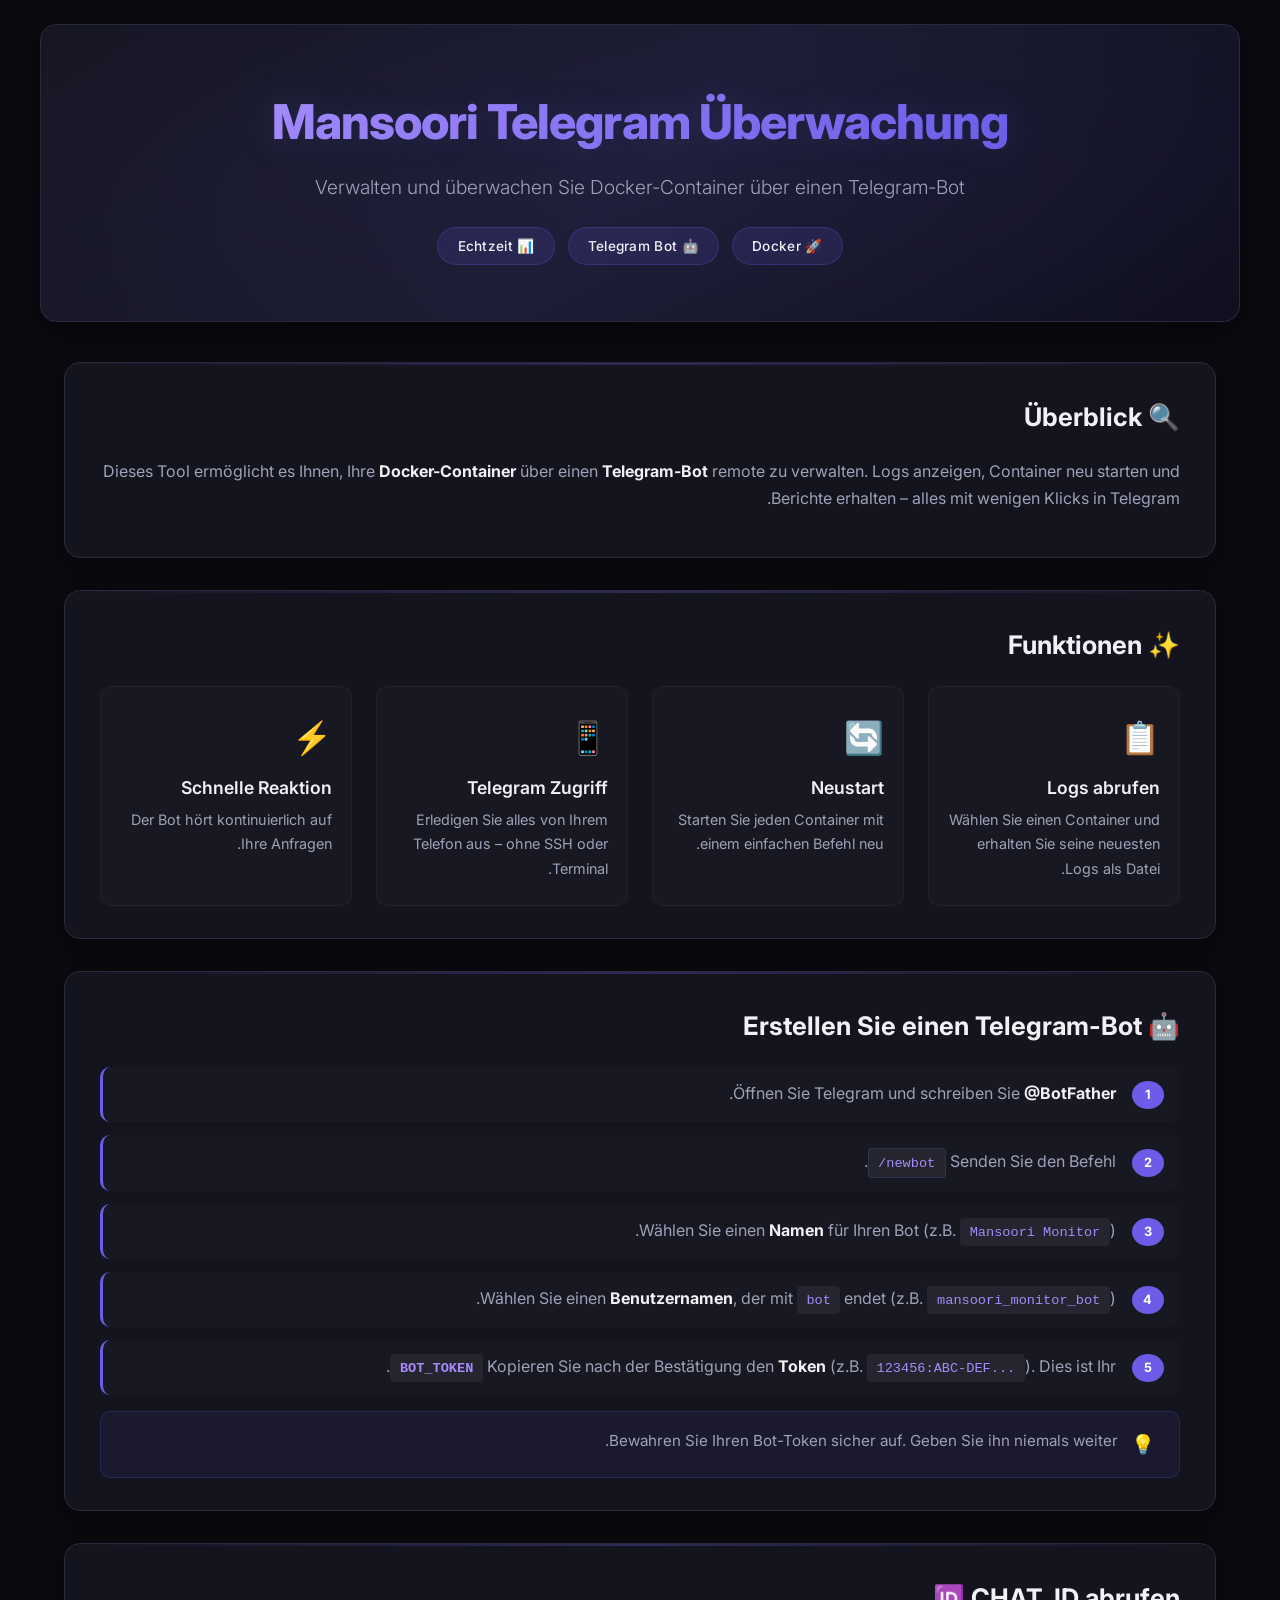
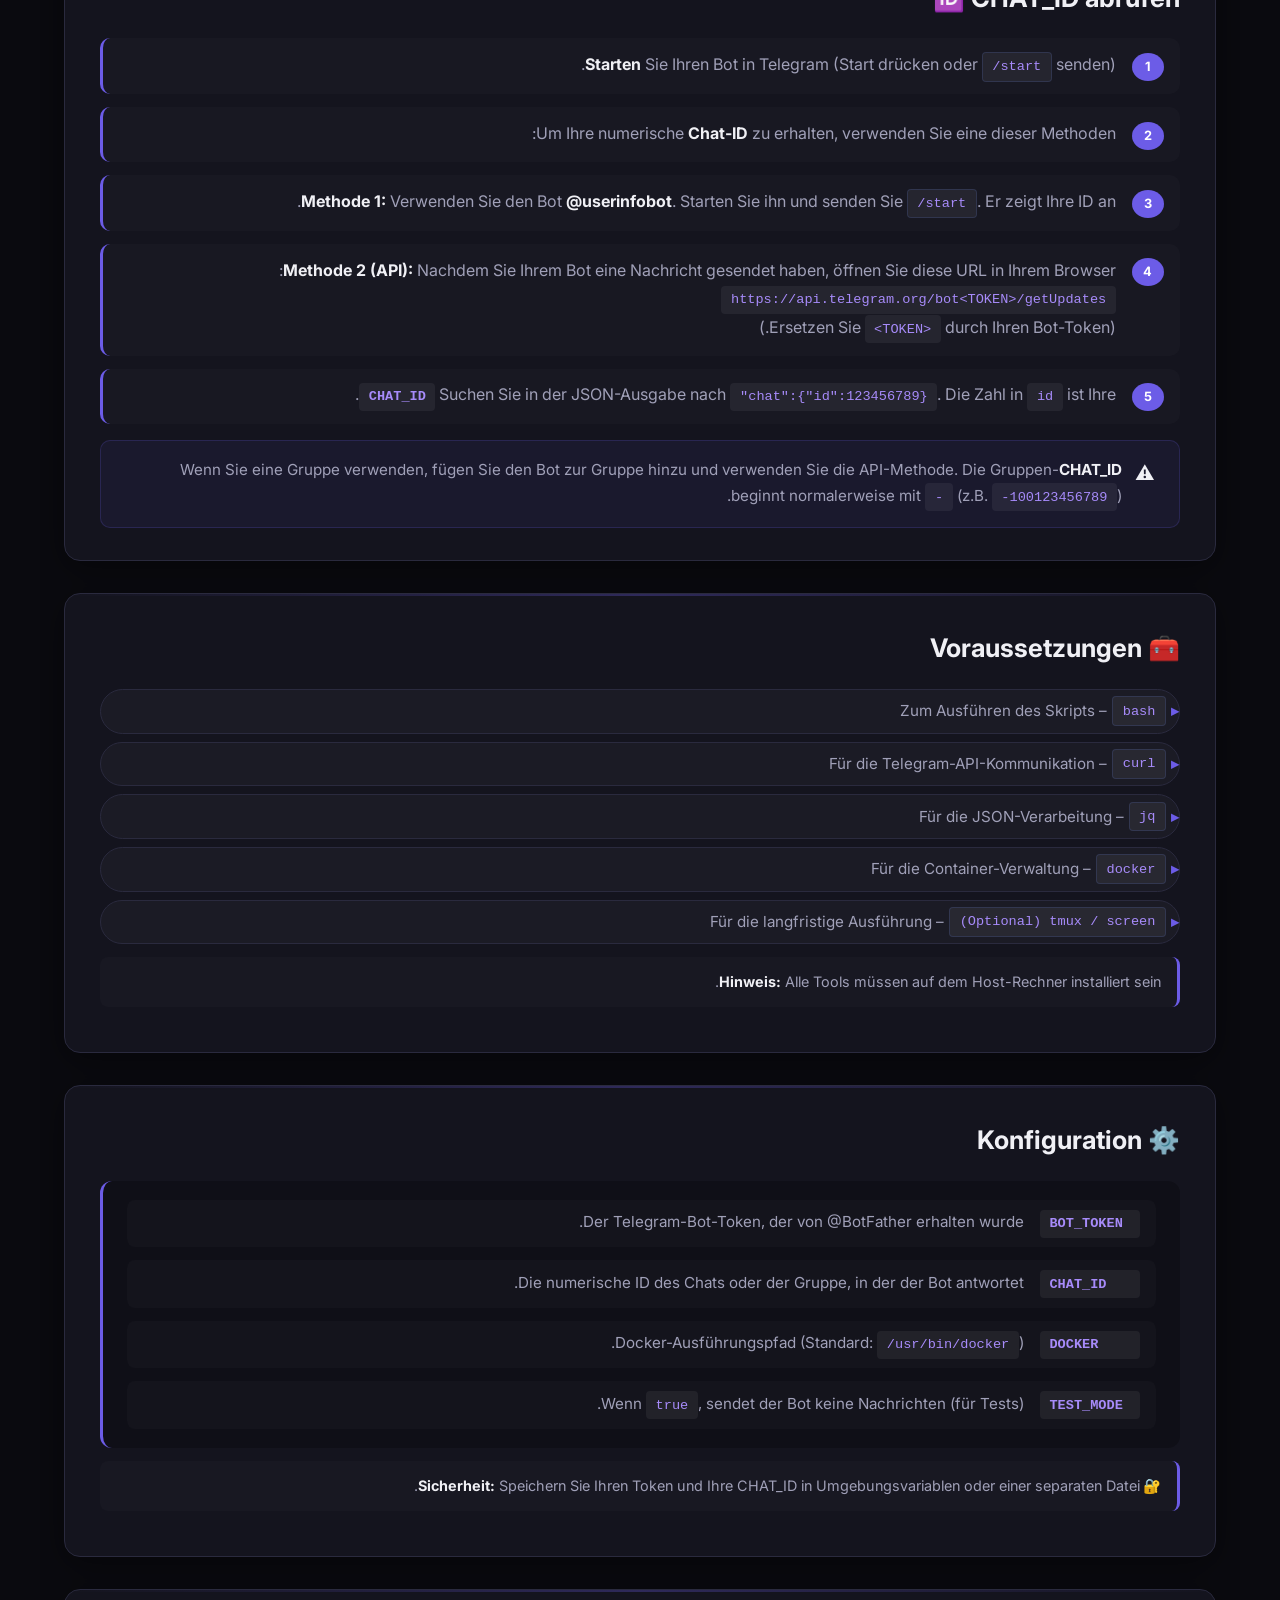
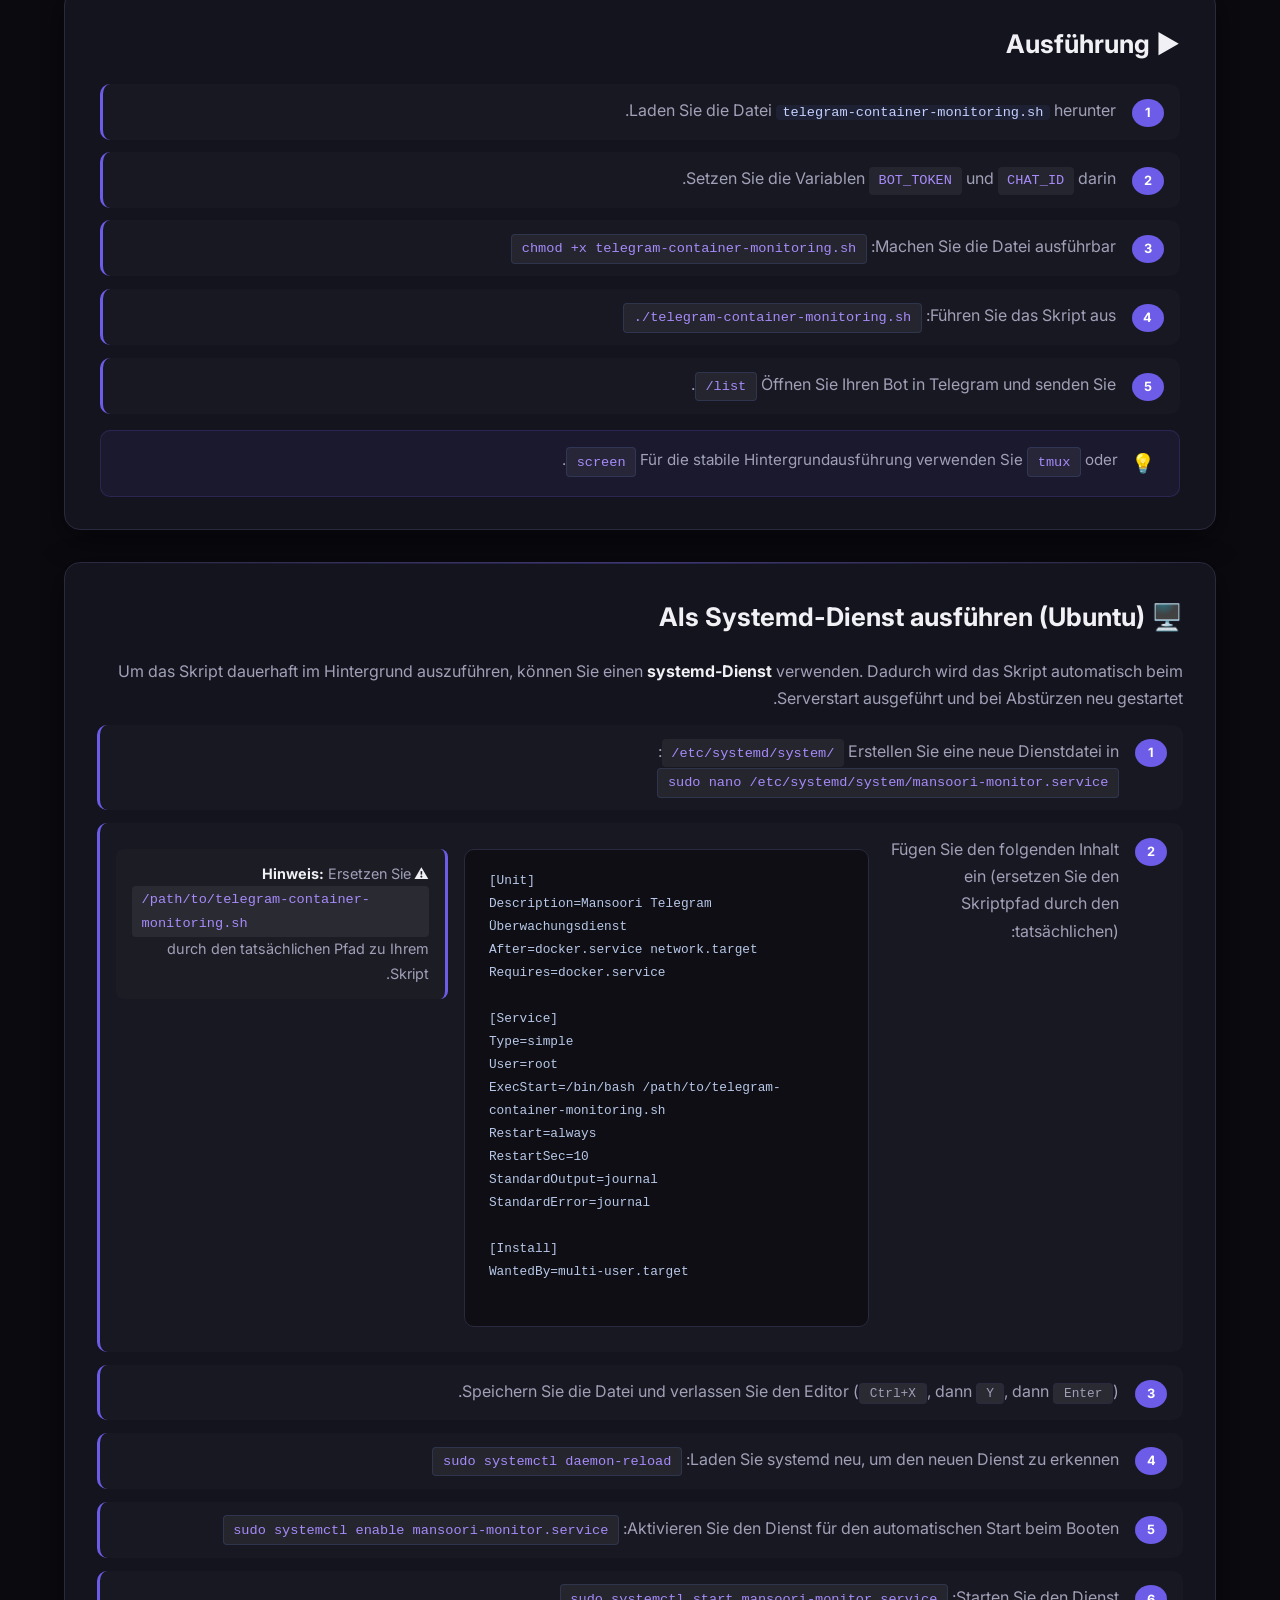
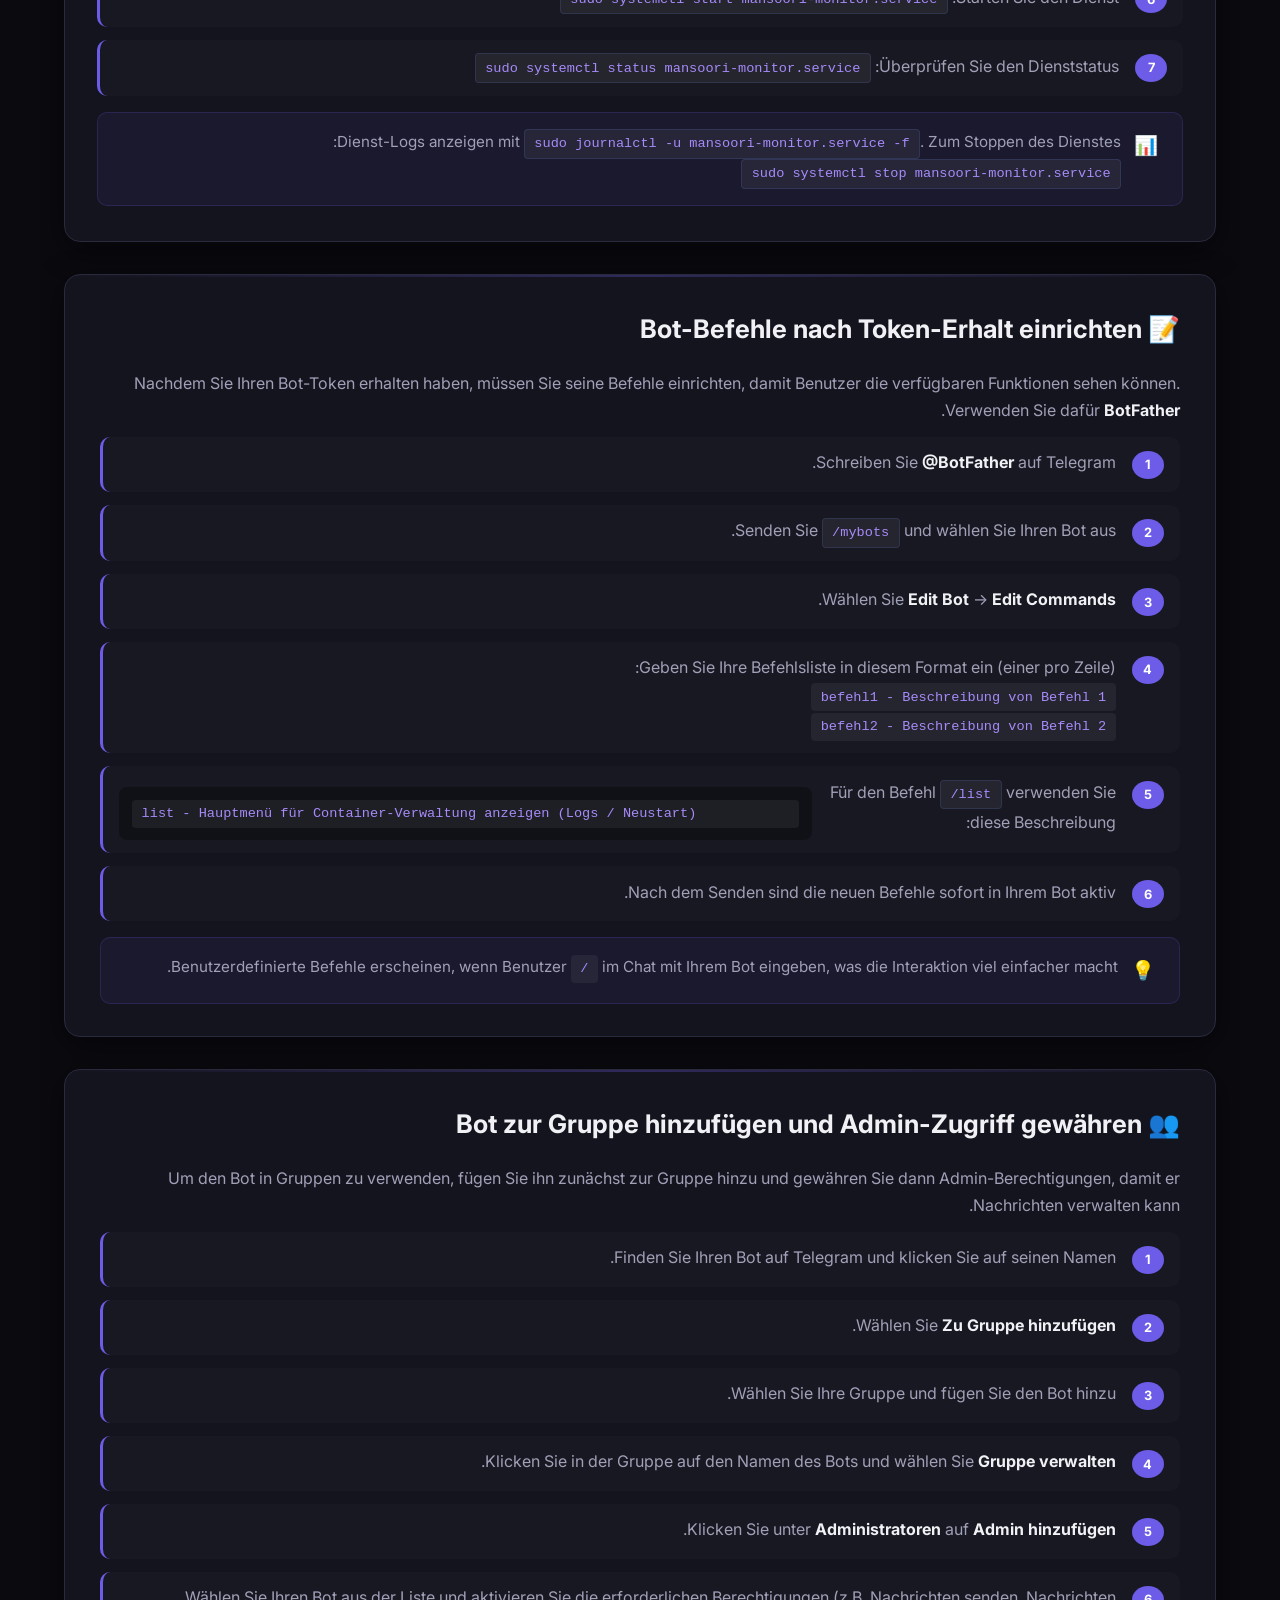
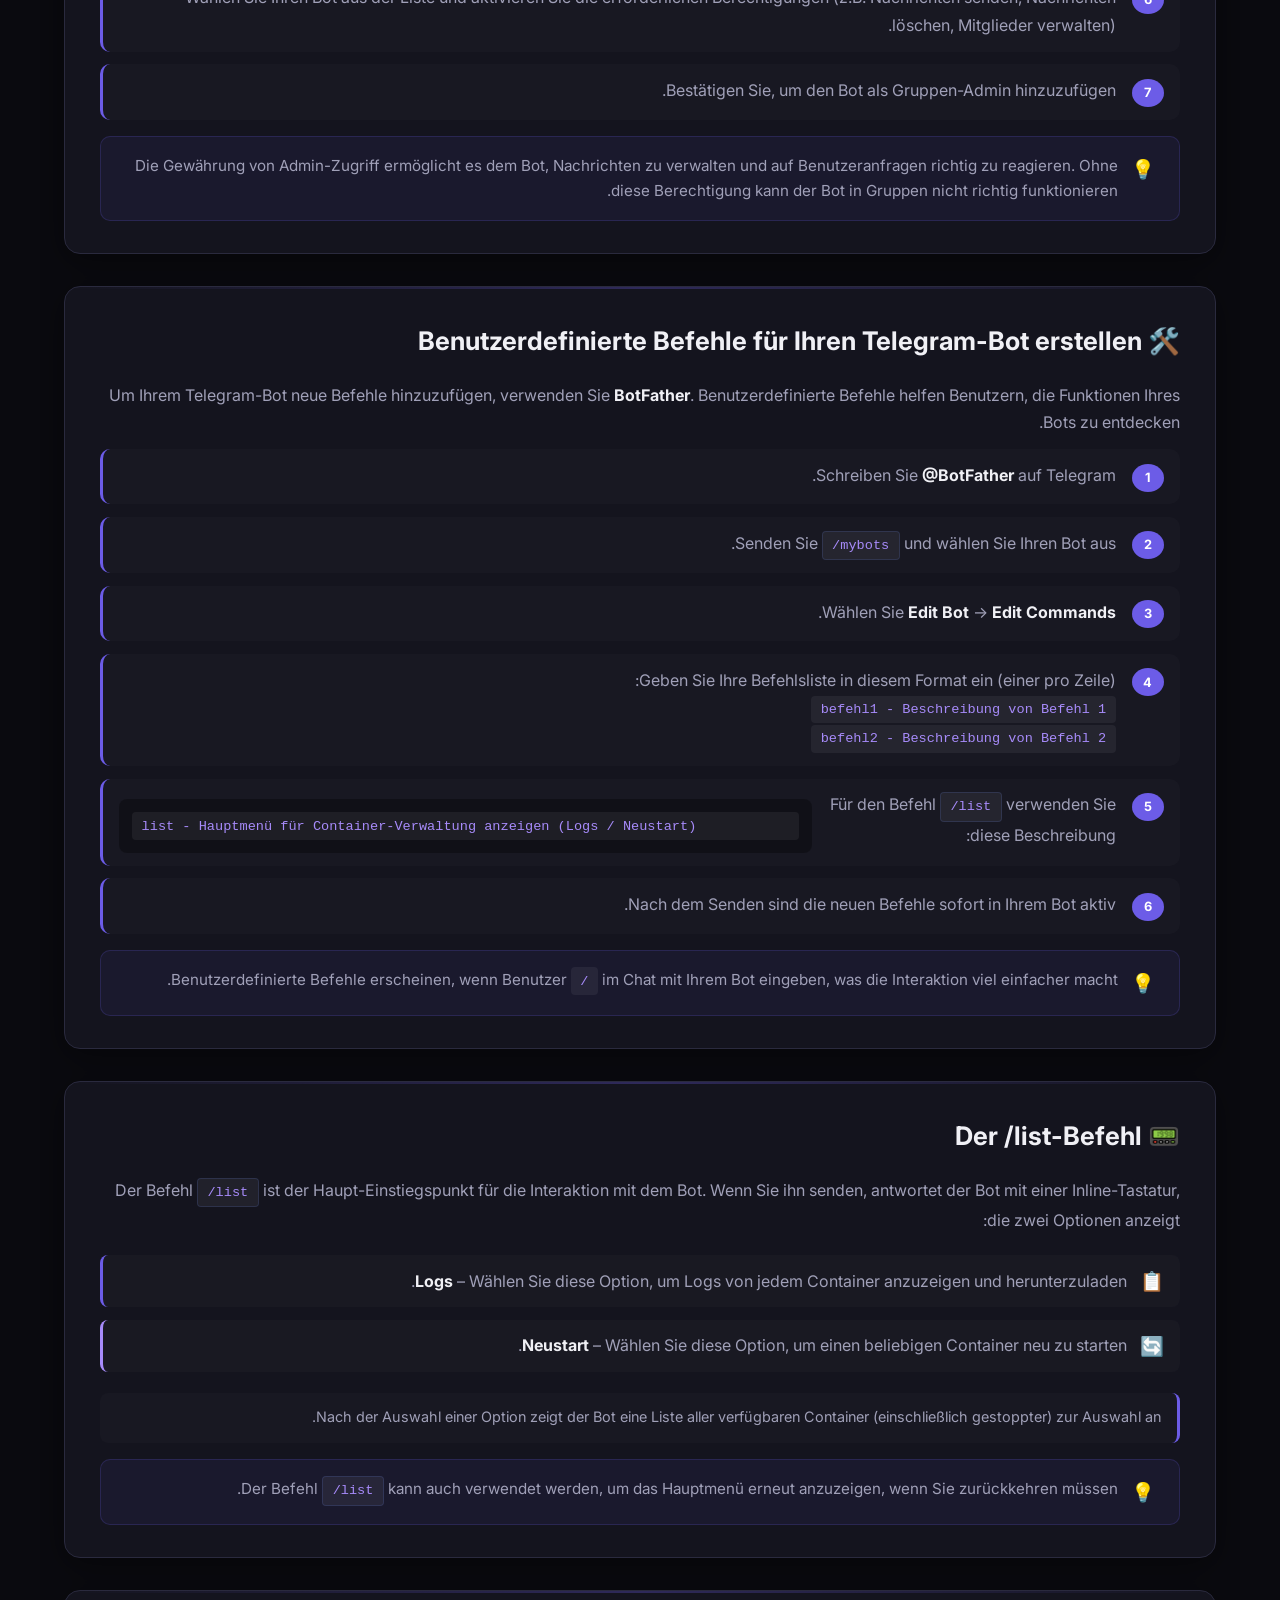
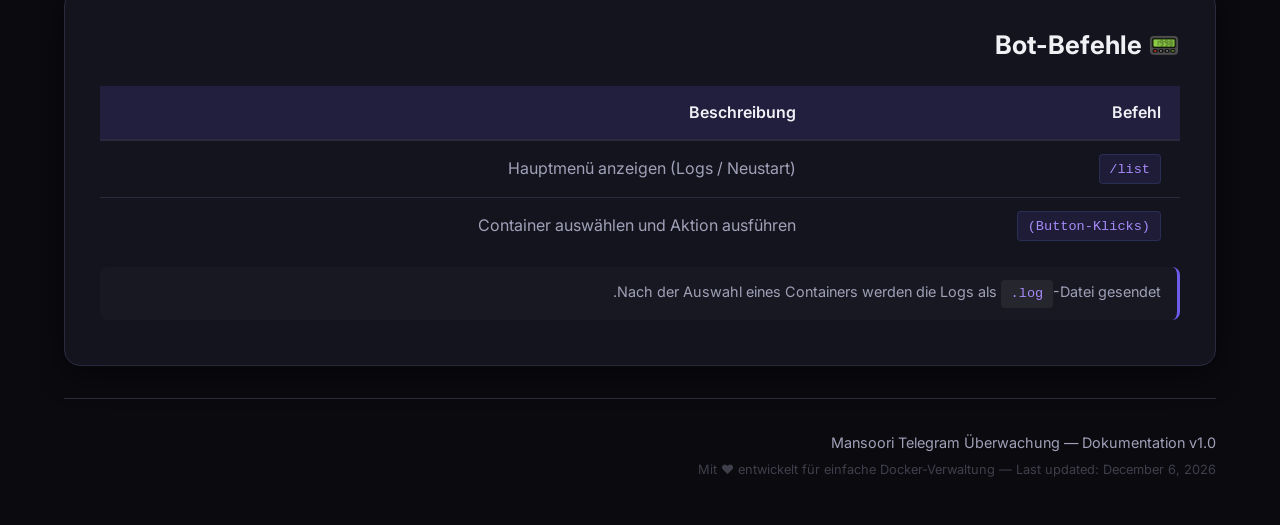
==== de.html @ bf2f6542 "Create de.html" ====
<!DOCTYPE html>
<html lang="de">
<head>
    <meta charset="UTF-8" />
    <meta name="viewport" content="width=device-width, initial-scale=1.0" />
    <title>Mansoori Telegram Überwachung</title>
    <link rel="stylesheet" href="css/styles.css" />
    <link href="https://fonts.googleapis.com/css2?family=Inter:wght@300;400;500;600;700;800&display=swap" rel="stylesheet" />
    <style>
        * {
            margin: 0;
            padding: 0;
            box-sizing: border-box;
        }

        :root {
            --bg-primary: #0a0a0f;
            --bg-card: #14141e;
            --bg-card-hover: #1a1a2e;
            --border-color: #2a2a3e;
            --text-primary: #f0f0f5;
            --text-secondary: #a0a0b8;
            --accent: #6c5ce7;
            --accent-hover: #7c6cf7;
            --radius: 16px;
            --shadow: 0 8px 32px rgba(0,0,0,0.4);
        }

        body {
            font-family: 'Inter', -apple-system, BlinkMacSystemFont, sans-serif;
            background: var(--bg-primary);
            color: var(--text-primary);
            line-height: 1.7;
            padding: 0;
            margin: 0;
            min-height: 100vh;
            direction: ltr;
            text-align: left;
        }

        .container {
            max-width: 1200px;
            margin: 0 auto;
            padding: 0 1.5rem 3rem;
        }

        .hero {
            background: linear-gradient(135deg, #14141e 0%, #1a1a2e 50%, #0d0d1a 100%);
            border: 1px solid var(--border-color);
            border-radius: var(--radius);
            padding: 3.5rem 2.5rem;
            margin: 1.5rem auto 2.5rem;
            max-width: 1200px;
            width: calc(100% - 3rem);
            box-shadow: var(--shadow);
            position: relative;
            overflow: hidden;
            text-align: center;
        }

        .hero-content {
            position: relative;
            z-index: 2;
        }

        .hero h1 {
            font-size: 3rem;
            font-weight: 800;
            background: linear-gradient(135deg, #a78bfa, #6c5ce7);
            -webkit-background-clip: text;
            -webkit-text-fill-color: transparent;
            background-clip: text;
            margin-bottom: 0.5rem;
            letter-spacing: -0.02em;
            text-align: center;
        }

        .hero .subtitle {
            font-size: 1.2rem;
            color: var(--text-secondary);
            margin-bottom: 1.5rem;
            text-align: center;
        }

        .hero-glow {
            position: absolute;
            top: -50%;
            left: -50%;
            width: 200%;
            height: 200%;
            background: radial-gradient(ellipse at center, rgba(108,92,231,0.08) 0%, transparent 70%);
            z-index: 1;
            pointer-events: none;
        }

        .badge-container {
            display: flex;
            gap: 0.8rem;
            flex-wrap: wrap;
            justify-content: center;
        }

        .badge {
            background: rgba(108,92,231,0.15);
            border: 1px solid rgba(108,92,231,0.25);
            padding: 0.4rem 1.2rem;
            border-radius: 50px;
            font-size: 0.85rem;
            font-weight: 500;
            color: var(--text-primary);
        }

        .card {
            background: var(--bg-card);
            border: 1px solid var(--border-color);
            border-radius: var(--radius);
            padding: 2rem 2.2rem;
            margin-bottom: 2rem;
            box-shadow: var(--shadow);
            transition: border-color 0.3s ease;
        }

        .card:hover {
            border-color: rgba(108,92,231,0.3);
        }

        .card h2 {
            font-size: 1.6rem;
            font-weight: 700;
            margin-bottom: 1.2rem;
            color: var(--text-primary);
            text-align: left;
        }

        .card p, .card li {
            color: var(--text-secondary);
            text-align: left;
        }

        .card strong {
            color: var(--text-primary);
        }

        .features-grid {
            display: grid;
            grid-template-columns: repeat(auto-fit, minmax(220px, 1fr));
            gap: 1.5rem;
            margin-top: 0.5rem;
        }

        .feature-item {
            background: rgba(255,255,255,0.02);
            padding: 1.5rem 1.2rem;
            border-radius: 12px;
            border: 1px solid rgba(255,255,255,0.04);
            transition: all 0.3s ease;
            text-align: left;
        }

        .feature-item:hover {
            background: var(--bg-card-hover);
            border-color: rgba(108,92,231,0.2);
            transform: translateY(-2px);
        }

        .feature-item .icon {
            font-size: 2rem;
            display: block;
            margin-bottom: 0.5rem;
        }

        .feature-item h3 {
            font-size: 1.1rem;
            font-weight: 600;
            margin-bottom: 0.3rem;
            color: var(--text-primary);
            text-align: left;
        }

        .feature-item p {
            font-size: 0.9rem;
            color: var(--text-secondary);
            text-align: left;
        }

        .step-list {
            display: flex;
            flex-direction: column;
            gap: 0.8rem;
        }

        .step {
            display: flex;
            align-items: flex-start;
            gap: 1rem;
            padding: 0.8rem 1rem;
            background: rgba(255,255,255,0.02);
            border-radius: 10px;
            border-left: 3px solid var(--accent);
        }

        .step-num {
            background: var(--accent);
            color: #fff;
            width: 28px;
            height: 28px;
            border-radius: 50%;
            display: flex;
            align-items: center;
            justify-content: center;
            font-size: 0.8rem;
            font-weight: 700;
            flex-shrink: 0;
            margin-top: 0.1rem;
        }

        .step p {
            margin: 0;
            color: var(--text-secondary);
            text-align: left;
        }

        .step strong {
            color: var(--text-primary);
        }

        .cmd, code, .var {
            background: rgba(255,255,255,0.06);
            padding: 0.15rem 0.6rem;
            border-radius: 4px;
            font-family: 'Monaco', 'Menlo', monospace;
            font-size: 0.85rem;
            color: #a78bfa;
            direction: ltr;
            text-align: left;
            display: inline-block;
        }

        pre {
            background: rgba(0,0,0,0.4);
            padding: 1.2rem 1.5rem;
            border-radius: 10px;
            overflow-x: auto;
            border: 1px solid var(--border-color);
            margin: 0.8rem 0;
            white-space: pre-wrap !important;
            word-wrap: break-word !important;
            overflow: visible !important;
            max-height: none !important;
            width: 100% !important;
            box-sizing: border-box !important;
        }

        pre code {
            background: transparent;
            padding: 0;
            color: #e0e0e5;
            font-size: 0.85rem;
            display: block;
            direction: ltr;
            text-align: left;
        }

        .tip-box {
            background: rgba(108,92,231,0.08);
            border: 1px solid rgba(108,92,231,0.2);
            border-radius: 10px;
            padding: 1rem 1.5rem;
            margin-top: 1rem;
            display: flex;
            align-items: flex-start;
            gap: 0.8rem;
        }

        .tip-icon {
            font-size: 1.2rem;
            flex-shrink: 0;
        }

        .tip-box p {
            margin: 0;
            color: var(--text-secondary);
            text-align: left;
        }

        .config-block {
            display: flex;
            flex-direction: column;
            gap: 0.8rem;
        }

        .config-item {
            display: flex;
            align-items: baseline;
            gap: 1rem;
            padding: 0.6rem 1rem;
            background: rgba(255,255,255,0.02);
            border-radius: 8px;
            flex-wrap: wrap;
        }

        .config-item .var {
            font-weight: 600;
            min-width: 100px;
        }

        .config-item .desc {
            color: var(--text-secondary);
            font-size: 0.95rem;
            text-align: left;
        }

        .commands-table {
            width: 100%;
            border-collapse: collapse;
            margin: 0.5rem 0;
        }

        .commands-table th {
            background: rgba(108,92,231,0.15);
            padding: 0.8rem 1.2rem;
            text-align: left;
            font-weight: 600;
            color: var(--text-primary);
            border-bottom: 2px solid var(--border-color);
        }

        .commands-table td {
            padding: 0.8rem 1.2rem;
            border-bottom: 1px solid var(--border-color);
            color: var(--text-secondary);
            text-align: left;
        }

        .commands-table tr:hover td {
            background: rgba(255,255,255,0.02);
        }

        .commands-table .cmd {
            background: rgba(108,92,231,0.12);
        }

        .prereq-list {
            list-style: none;
            padding: 0;
            display: flex;
            flex-direction: column;
            gap: 0.5rem;
        }

        .prereq-list li {
            padding: 0.4rem 0;
            color: var(--text-secondary);
            text-align: left;
        }

        .note {
            font-size: 0.9rem;
            color: var(--text-secondary);
            padding: 0.8rem 1rem;
            background: rgba(255,255,255,0.02);
            border-radius: 8px;
            margin-top: 0.8rem;
            text-align: left;
        }

        .file {
            background: rgba(255,255,255,0.06);
            padding: 0.15rem 0.5rem;
            border-radius: 4px;
            font-family: monospace;
            font-size: 0.85rem;
            color: #7dd3fc;
        }

        .footer {
            text-align: center;
            padding: 2rem 0 1rem;
            border-top: 1px solid var(--border-color);
            margin-top: 1rem;
        }

        .footer p {
            color: var(--text-secondary);
            font-size: 0.9rem;
            text-align: center;
        }

        .footer .small {
            font-size: 0.8rem;
            color: rgba(160,160,184,0.6);
        }

        kbd {
            background: rgba(255,255,255,0.08);
            padding: 0.15rem 0.6rem;
            border-radius: 4px;
            font-size: 0.8rem;
            border: 1px solid var(--border-color);
            color: var(--text-secondary);
        }

        .service-section {
            width: 100% !important;
            max-width: 100% !important;
            margin: 0 auto 2rem auto !important;
            padding: 0 !important;
            border-radius: 0 !important;
            box-shadow: none !important;
            background: transparent !important;
            border: none !important;
            overflow: visible !important;
        }

        .service-section .service-inner {
            background: var(--bg-card);
            border: 1px solid var(--border-color);
            border-radius: var(--radius);
            padding: 2rem 2rem 2.2rem;
            box-shadow: var(--shadow);
            width: 100%;
            overflow: visible !important;
        }

        .service-section pre {
            white-space: pre-wrap !important;
            word-wrap: break-word !important;
            overflow: visible !important;
            max-height: none !important;
            width: 100% !important;
            box-sizing: border-box !important;
        }

        ul, ol {
            padding-left: 1.5rem;
            padding-right: 0;
        }

        ul li, ol li {
            text-align: left;
        }

        @media (max-width: 768px) {
            .hero {
                padding: 2rem 1.2rem;
                width: calc(100% - 1.5rem);
            }
            .hero h1 {
                font-size: 2rem;
            }
            .card {
                padding: 1.5rem 1.2rem;
            }
            .features-grid {
                grid-template-columns: 1fr 1fr;
            }
            .config-item {
                flex-direction: column;
                gap: 0.2rem;
            }
            .service-section .service-inner {
                padding: 1.4rem 1.2rem;
            }
        }

        @media (max-width: 480px) {
            .features-grid {
                grid-template-columns: 1fr;
            }
            .hero h1 {
                font-size: 1.6rem;
            }
            .step {
                flex-direction: column;
                gap: 0.3rem;
            }
            .service-section .service-inner {
                padding: 1rem 0.8rem;
            }
        }
    </style>
</head>
<body>

    <header class="hero">
        <div class="hero-content">
            <h1>Mansoori Telegram Überwachung</h1>
            <p class="subtitle">Verwalten und überwachen Sie Docker-Container über einen Telegram-Bot</p>
            <div class="badge-container">
                <span class="badge">🚀 Docker</span>
                <span class="badge">🤖 Telegram Bot</span>
                <span class="badge">📊 Echtzeit</span>
            </div>
        </div>
        <div class="hero-glow"></div>
    </header>

    <main class="container">

        <section class="card">
            <h2>🔍 Überblick</h2>
            <p>
                Dieses Tool ermöglicht es Ihnen, Ihre <strong>Docker-Container</strong> über einen 
                <strong>Telegram-Bot</strong> remote zu verwalten. Logs anzeigen, Container neu starten 
                und Berichte erhalten – alles mit wenigen Klicks in Telegram.
            </p>
        </section>

        <section class="card">
            <h2>✨ Funktionen</h2>
            <div class="features-grid">
                <div class="feature-item">
                    <span class="icon">📋</span>
                    <h3>Logs abrufen</h3>
                    <p>Wählen Sie einen Container und erhalten Sie seine neuesten Logs als Datei.</p>
                </div>
                <div class="feature-item">
                    <span class="icon">🔄</span>
                    <h3>Neustart</h3>
                    <p>Starten Sie jeden Container mit einem einfachen Befehl neu.</p>
                </div>
                <div class="feature-item">
                    <span class="icon">📱</span>
                    <h3>Telegram Zugriff</h3>
                    <p>Erledigen Sie alles von Ihrem Telefon aus – ohne SSH oder Terminal.</p>
                </div>
                <div class="feature-item">
                    <span class="icon">⚡</span>
                    <h3>Schnelle Reaktion</h3>
                    <p>Der Bot hört kontinuierlich auf Ihre Anfragen.</p>
                </div>
            </div>
        </section>

        <section class="card">
            <h2>🤖 Erstellen Sie einen Telegram-Bot</h2>
            <div class="step-list">
                <div class="step">
                    <span class="step-num">1</span>
                    <p>Öffnen Sie Telegram und schreiben Sie <strong>@BotFather</strong>.</p>
                </div>
                <div class="step">
                    <span class="step-num">2</span>
                    <p>Senden Sie den Befehl <span class="cmd">/newbot</span>.</p>
                </div>
                <div class="step">
                    <span class="step-num">3</span>
                    <p>Wählen Sie einen <strong>Namen</strong> für Ihren Bot (z.B. <code>Mansoori Monitor</code>).</p>
                </div>
                <div class="step">
                    <span class="step-num">4</span>
                    <p>Wählen Sie einen <strong>Benutzernamen</strong>, der mit <code>bot</code> endet (z.B. <code>mansoori_monitor_bot</code>).</p>
                </div>
                <div class="step">
                    <span class="step-num">5</span>
                    <p>Kopieren Sie nach der Bestätigung den <strong>Token</strong> (z.B. <code>123456:ABC-DEF...</code>). Dies ist Ihr <span class="var">BOT_TOKEN</span>.</p>
                </div>
            </div>
            <div class="tip-box">
                <span class="tip-icon">💡</span>
                <p>Bewahren Sie Ihren Bot-Token sicher auf. Geben Sie ihn niemals weiter.</p>
            </div>
        </section>

        <section class="card">
            <h2>🆔 CHAT_ID abrufen</h2>
            <div class="step-list">
                <div class="step">
                    <span class="step-num">1</span>
                    <p><strong>Starten</strong> Sie Ihren Bot in Telegram (Start drücken oder <span class="cmd">/start</span> senden).</p>
                </div>
                <div class="step">
                    <span class="step-num">2</span>
                    <p>Um Ihre numerische <strong>Chat-ID</strong> zu erhalten, verwenden Sie eine dieser Methoden:</p>
                </div>
                <div class="step">
                    <span class="step-num">3</span>
                    <p>
                        <strong>Methode 1:</strong> Verwenden Sie den Bot <strong>@userinfobot</strong>. 
                        Starten Sie ihn und senden Sie <span class="cmd">/start</span>. Er zeigt Ihre ID an.
                    </p>
                </div>
                <div class="step">
                    <span class="step-num">4</span>
                    <p>
                        <strong>Methode 2 (API):</strong> Nachdem Sie Ihrem Bot eine Nachricht gesendet haben, öffnen Sie diese URL in Ihrem Browser:
                        <br />
                        <code>https://api.telegram.org/bot&lt;TOKEN&gt;/getUpdates</code>
                        <br />
                        (Ersetzen Sie <code>&lt;TOKEN&gt;</code> durch Ihren Bot-Token.)
                    </p>
                </div>
                <div class="step">
                    <span class="step-num">5</span>
                    <p>Suchen Sie in der JSON-Ausgabe nach <code>"chat":{"id":123456789}</code>. Die Zahl in <code>id</code> ist Ihre <span class="var">CHAT_ID</span>.</p>
                </div>
            </div>
            <div class="tip-box">
                <span class="tip-icon">⚠️</span>
                <p>
                    Wenn Sie eine Gruppe verwenden, fügen Sie den Bot zur Gruppe hinzu und verwenden Sie die API-Methode. 
                    Die Gruppen-<strong>CHAT_ID</strong> beginnt normalerweise mit <code>-</code> (z.B. <code>-100123456789</code>).
                </p>
            </div>
        </section>

        <section class="card">
            <h2>🧰 Voraussetzungen</h2>
            <ul class="prereq-list">
                <li><span class="cmd">bash</span> – Zum Ausführen des Skripts</li>
                <li><span class="cmd">curl</span> – Für die Telegram-API-Kommunikation</li>
                <li><span class="cmd">jq</span> – Für die JSON-Verarbeitung</li>
                <li><span class="cmd">docker</span> – Für die Container-Verwaltung</li>
                <li><span class="cmd">(Optional) tmux / screen</span> – Für die langfristige Ausführung</li>
            </ul>
            <p class="note">
                <strong>Hinweis:</strong> Alle Tools müssen auf dem Host-Rechner installiert sein.
            </p>
        </section>

        <section class="card">
            <h2>⚙️ Konfiguration</h2>
            <div class="config-block">
                <div class="config-item">
                    <span class="var">BOT_TOKEN</span>
                    <span class="desc">Der Telegram-Bot-Token, der von @BotFather erhalten wurde.</span>
                </div>
                <div class="config-item">
                    <span class="var">CHAT_ID</span>
                    <span class="desc">Die numerische ID des Chats oder der Gruppe, in der der Bot antwortet.</span>
                </div>
                <div class="config-item">
                    <span class="var">DOCKER</span>
                    <span class="desc">Docker-Ausführungspfad (Standard: <code>/usr/bin/docker</code>).</span>
                </div>
                <div class="config-item">
                    <span class="var">TEST_MODE</span>
                    <span class="desc">Wenn <code>true</code>, sendet der Bot keine Nachrichten (für Tests).</span>
                </div>
            </div>
            <p class="note">
                <strong>🔐 Sicherheit:</strong> Speichern Sie Ihren Token und Ihre CHAT_ID in Umgebungsvariablen oder einer separaten Datei.
            </p>
        </section>

        <section class="card">
            <h2>▶️ Ausführung</h2>
            <div class="step-list">
                <div class="step">
                    <span class="step-num">1</span>
                    <p>Laden Sie die Datei <span class="file">telegram-container-monitoring.sh</span> herunter.</p>
                </div>
                <div class="step">
                    <span class="step-num">2</span>
                    <p>Setzen Sie die Variablen <code>BOT_TOKEN</code> und <code>CHAT_ID</code> darin.</p>
                </div>
                <div class="step">
                    <span class="step-num">3</span>
                    <p>Machen Sie die Datei ausführbar: <span class="cmd">chmod +x telegram-container-monitoring.sh</span></p>
                </div>
                <div class="step">
                    <span class="step-num">4</span>
                    <p>Führen Sie das Skript aus: <span class="cmd">./telegram-container-monitoring.sh</span></p>
                </div>
                <div class="step">
                    <span class="step-num">5</span>
                    <p>Öffnen Sie Ihren Bot in Telegram und senden Sie <span class="cmd">/list</span>.</p>
                </div>
            </div>
            <div class="tip-box">
                <span class="tip-icon">💡</span>
                <p>Für die stabile Hintergrundausführung verwenden Sie <span class="cmd">tmux</span> oder <span class="cmd">screen</span>.</p>
            </div>
        </section>

        <section class="card service-section">
            <div class="service-inner">
                <h2>🖥️ Als Systemd-Dienst ausführen (Ubuntu)</h2>
                <p style="color:var(--text-secondary); margin-bottom:0.8rem;">
                    Um das Skript dauerhaft im Hintergrund auszuführen, können Sie einen <strong>systemd-Dienst</strong> verwenden. 
                    Dadurch wird das Skript automatisch beim Serverstart ausgeführt und bei Abstürzen neu gestartet.
                </p>
                <div class="step-list">
                    <div class="step">
                        <span class="step-num">1</span>
                        <p>
                            Erstellen Sie eine neue Dienstdatei in <code>/etc/systemd/system/</code>:
                            <br />
                            <span class="cmd">sudo nano /etc/systemd/system/mansoori-monitor.service</span>
                        </p>
                    </div>
                    <div class="step">
                        <span class="step-num">2</span>
                        <p>
                            Fügen Sie den folgenden Inhalt ein (ersetzen Sie den Skriptpfad durch den tatsächlichen):
                        </p>
                        <pre>
[Unit]
Description=Mansoori Telegram Überwachungsdienst
After=docker.service network.target
Requires=docker.service

[Service]
Type=simple
User=root
ExecStart=/bin/bash /path/to/telegram-container-monitoring.sh
Restart=always
RestartSec=10
StandardOutput=journal
StandardError=journal

[Install]
WantedBy=multi-user.target
                        </pre>
                        <p class="note" style="margin-top:0.8rem;">
                            <strong>⚠️ Hinweis:</strong> Ersetzen Sie <code>/path/to/telegram-container-monitoring.sh</code> durch den tatsächlichen Pfad zu Ihrem Skript.
                        </p>
                    </div>
                    <div class="step">
                        <span class="step-num">3</span>
                        <p>Speichern Sie die Datei und verlassen Sie den Editor (<kbd>Ctrl+X</kbd>, dann <kbd>Y</kbd>, dann <kbd>Enter</kbd>).</p>
                    </div>
                    <div class="step">
                        <span class="step-num">4</span>
                        <p>Laden Sie systemd neu, um den neuen Dienst zu erkennen: <span class="cmd">sudo systemctl daemon-reload</span></p>
                    </div>
                    <div class="step">
                        <span class="step-num">5</span>
                        <p>Aktivieren Sie den Dienst für den automatischen Start beim Booten: <span class="cmd">sudo systemctl enable mansoori-monitor.service</span></p>
                    </div>
                    <div class="step">
                        <span class="step-num">6</span>
                        <p>Starten Sie den Dienst: <span class="cmd">sudo systemctl start mansoori-monitor.service</span></p>
                    </div>
                    <div class="step">
                        <span class="step-num">7</span>
                        <p>Überprüfen Sie den Dienststatus: <span class="cmd">sudo systemctl status mansoori-monitor.service</span></p>
                    </div>
                </div>
                <div class="tip-box">
                    <span class="tip-icon">📊</span>
                    <p>
                        Dienst-Logs anzeigen mit <span class="cmd">sudo journalctl -u mansoori-monitor.service -f</span>.
                        Zum Stoppen des Dienstes: <span class="cmd">sudo systemctl stop mansoori-monitor.service</span>
                    </p>
                </div>
            </div>
        </section>

        <section class="card">
            <h2>📝 Bot-Befehle nach Token-Erhalt einrichten</h2>
            <p>
                Nachdem Sie Ihren Bot-Token erhalten haben, müssen Sie seine Befehle einrichten, damit Benutzer die verfügbaren Funktionen sehen können. 
                Verwenden Sie dafür <strong>BotFather</strong>.
            </p>
            <div class="step-list">
                <div class="step">
                    <span class="step-num">1</span>
                    <p>Schreiben Sie <strong>@BotFather</strong> auf Telegram.</p>
                </div>
                <div class="step">
                    <span class="step-num">2</span>
                    <p>Senden Sie <span class="cmd">/mybots</span> und wählen Sie Ihren Bot aus.</p>
                </div>
                <div class="step">
                    <span class="step-num">3</span>
                    <p>Wählen Sie <strong>Edit Bot</strong> → <strong>Edit Commands</strong>.</p>
                </div>
                <div class="step">
                    <span class="step-num">4</span>
                    <p>
                        Geben Sie Ihre Befehlsliste in diesem Format ein (einer pro Zeile):
                        <br />
                        <code>befehl1 - Beschreibung von Befehl 1</code>
                        <br />
                        <code>befehl2 - Beschreibung von Befehl 2</code>
                    </p>
                </div>
                <div class="step">
                    <span class="step-num">5</span>
                    <p>Für den Befehl <span class="cmd">/list</span> verwenden Sie diese Beschreibung:</p>
                    <div style="background:rgba(0,0,0,0.3); padding:0.8rem; border-radius:8px; margin-top:0.5rem; width:100%;">
                        <code style="display:block; direction:ltr; text-align:left;">list - Hauptmenü für Container-Verwaltung anzeigen (Logs / Neustart)</code>
                    </div>
                </div>
                <div class="step">
                    <span class="step-num">6</span>
                    <p>Nach dem Senden sind die neuen Befehle sofort in Ihrem Bot aktiv.</p>
                </div>
            </div>
            <div class="tip-box">
                <span class="tip-icon">💡</span>
                <p>
                    Benutzerdefinierte Befehle erscheinen, wenn Benutzer <code>/</code> im Chat mit Ihrem Bot eingeben, 
                    was die Interaktion viel einfacher macht.
                </p>
            </div>
        </section>

        <section class="card">
            <h2>👥 Bot zur Gruppe hinzufügen und Admin-Zugriff gewähren</h2>
            <p>
                Um den Bot in Gruppen zu verwenden, fügen Sie ihn zunächst zur Gruppe hinzu und gewähren Sie dann Admin-Berechtigungen, damit er Nachrichten verwalten kann.
            </p>
            <div class="step-list">
                <div class="step">
                    <span class="step-num">1</span>
                    <p>Finden Sie Ihren Bot auf Telegram und klicken Sie auf seinen Namen.</p>
                </div>
                <div class="step">
                    <span class="step-num">2</span>
                    <p>Wählen Sie <strong>Zu Gruppe hinzufügen</strong>.</p>
                </div>
                <div class="step">
                    <span class="step-num">3</span>
                    <p>Wählen Sie Ihre Gruppe und fügen Sie den Bot hinzu.</p>
                </div>
                <div class="step">
                    <span class="step-num">4</span>
                    <p>Klicken Sie in der Gruppe auf den Namen des Bots und wählen Sie <strong>Gruppe verwalten</strong>.</p>
                </div>
                <div class="step">
                    <span class="step-num">5</span>
                    <p>Klicken Sie unter <strong>Administratoren</strong> auf <strong>Admin hinzufügen</strong>.</p>
                </div>
                <div class="step">
                    <span class="step-num">6</span>
                    <p>Wählen Sie Ihren Bot aus der Liste und aktivieren Sie die erforderlichen Berechtigungen (z.B. Nachrichten senden, Nachrichten löschen, Mitglieder verwalten).</p>
                </div>
                <div class="step">
                    <span class="step-num">7</span>
                    <p>Bestätigen Sie, um den Bot als Gruppen-Admin hinzuzufügen.</p>
                </div>
            </div>
            <div class="tip-box">
                <span class="tip-icon">💡</span>
                <p>
                    Die Gewährung von Admin-Zugriff ermöglicht es dem Bot, Nachrichten zu verwalten und auf Benutzeranfragen richtig zu reagieren.
                    Ohne diese Berechtigung kann der Bot in Gruppen nicht richtig funktionieren.
                </p>
            </div>
        </section>

        <section class="card">
            <h2>🛠️ Benutzerdefinierte Befehle für Ihren Telegram-Bot erstellen</h2>
            <p>
                Um Ihrem Telegram-Bot neue Befehle hinzuzufügen, verwenden Sie <strong>BotFather</strong>. 
                Benutzerdefinierte Befehle helfen Benutzern, die Funktionen Ihres Bots zu entdecken.
            </p>
            <div class="step-list">
                <div class="step">
                    <span class="step-num">1</span>
                    <p>Schreiben Sie <strong>@BotFather</strong> auf Telegram.</p>
                </div>
                <div class="step">
                    <span class="step-num">2</span>
                    <p>Senden Sie <span class="cmd">/mybots</span> und wählen Sie Ihren Bot aus.</p>
                </div>
                <div class="step">
                    <span class="step-num">3</span>
                    <p>Wählen Sie <strong>Edit Bot</strong> → <strong>Edit Commands</strong>.</p>
                </div>
                <div class="step">
                    <span class="step-num">4</span>
                    <p>
                        Geben Sie Ihre Befehlsliste in diesem Format ein (einer pro Zeile):
                        <br />
                        <code>befehl1 - Beschreibung von Befehl 1</code>
                        <br />
                        <code>befehl2 - Beschreibung von Befehl 2</code>
                    </p>
                </div>
                <div class="step">
                    <span class="step-num">5</span>
                    <p>Für den Befehl <span class="cmd">/list</span> verwenden Sie diese Beschreibung:</p>
                    <div style="background:rgba(0,0,0,0.3); padding:0.8rem; border-radius:8px; margin-top:0.5rem; width:100%;">
                        <code style="display:block; direction:ltr; text-align:left;">list - Hauptmenü für Container-Verwaltung anzeigen (Logs / Neustart)</code>
                    </div>
                </div>
                <div class="step">
                    <span class="step-num">6</span>
                    <p>Nach dem Senden sind die neuen Befehle sofort in Ihrem Bot aktiv.</p>
                </div>
            </div>
            <div class="tip-box">
                <span class="tip-icon">💡</span>
                <p>
                    Benutzerdefinierte Befehle erscheinen, wenn Benutzer <code>/</code> im Chat mit Ihrem Bot eingeben, 
                    was die Interaktion viel einfacher macht.
                </p>
            </div>
        </section>

        <section class="card">
            <h2>📟 Der /list-Befehl</h2>
            <p>
                Der Befehl <span class="cmd">/list</span> ist der Haupt-Einstiegspunkt für die Interaktion mit dem Bot. 
                Wenn Sie ihn senden, antwortet der Bot mit einer Inline-Tastatur, die zwei Optionen anzeigt:
            </p>
            <ul style="list-style:none; padding:0.5rem 0; display:flex; flex-direction:column; gap:0.8rem;">
                <li style="display:flex; align-items:center; gap:0.8rem; background:rgba(255,255,255,0.02); padding:0.6rem 1rem; border-radius:8px; border-left:3px solid var(--accent);">
                    <span style="font-size:1.2rem;">📋</span>
                    <span><strong>Logs</strong> – Wählen Sie diese Option, um Logs von jedem Container anzuzeigen und herunterzuladen.</span>
                </li>
                <li style="display:flex; align-items:center; gap:0.8rem; background:rgba(255,255,255,0.02); padding:0.6rem 1rem; border-radius:8px; border-left:3px solid #a78bfa;">
                    <span style="font-size:1.2rem;">🔄</span>
                    <span><strong>Neustart</strong> – Wählen Sie diese Option, um einen beliebigen Container neu zu starten.</span>
                </li>
            </ul>
            <p class="note">
                Nach der Auswahl einer Option zeigt der Bot eine Liste aller verfügbaren Container (einschließlich gestoppter) zur Auswahl an.
            </p>
            <div class="tip-box" style="margin-top:1rem;">
                <span class="tip-icon">💡</span>
                <p>
                    Der Befehl <span class="cmd">/list</span> kann auch verwendet werden, um das Hauptmenü erneut anzuzeigen, wenn Sie zurückkehren müssen.
                </p>
            </div>
        </section>

        <section class="card">
            <h2>📟 Bot-Befehle</h2>
            <table class="commands-table">
                <thead>
                    <tr><th>Befehl</th><th>Beschreibung</th></tr>
                </thead>
                <tbody>
                    <tr><td><span class="cmd">/list</span></td><td>Hauptmenü anzeigen (Logs / Neustart)</td></tr>
                    <tr><td><span class="cmd">(Button-Klicks)</span></td><td>Container auswählen und Aktion ausführen</td></tr>
                </tbody>
            </table>
            <p class="note">
                Nach der Auswahl eines Containers werden die Logs als <code>.log</code>-Datei gesendet.
            </p>
        </section>

        <footer class="footer">
            <p>Mansoori Telegram Überwachung &mdash; Dokumentation v1.0</p>
            <p class="small">Mit ❤️ entwickelt für einfache Docker-Verwaltung</p>
        </footer>

    </main>

    <script src="js/script.js"></script>
</body>
</html>
---- css/styles.css ----
/* ===== RESET & BASE ===== */
*,
*::before,
*::after {
    margin: 0;
    padding: 0;
    box-sizing: border-box;
}

:root {
    --bg-primary: #0b0d15;
    --bg-card: #131722;
    --bg-card-hover: #1a1f2e;
    --text-primary: #e8edf5;
    --text-secondary: #94a3b8;
    --accent: #6c8cff;
    --accent-glow: rgba(108, 140, 255, 0.15);
    --border-color: #2a2f42;
    --shadow-color: rgba(0, 0, 0, 0.6);
    --radius: 16px;
    --transition: 0.3s cubic-bezier(0.25, 0.46, 0.45, 0.94);
    --perspective: 1200px;
}

html {
    scroll-behavior: smooth;
    overflow-x: hidden;
}

body {
    font-family: 'Vazir', 'Segoe UI', Tahoma, sans-serif;
    background: var(--bg-primary);
    color: var(--text-primary);
    line-height: 1.7;
    min-height: 100vh;
    padding: 0;
    margin: 0;
    display: flex;
    flex-direction: column;
    align-items: center;
    background-image:
        radial-gradient(ellipse at 20% 20%, rgba(108, 140, 255, 0.04) 0%, transparent 60%),
        radial-gradient(ellipse at 80% 80%, rgba(108, 140, 255, 0.03) 0%, transparent 60%);
    background-attachment: fixed;
    perspective: var(--perspective);
    overflow-x: hidden;
    width: 100%;
}

/* ===== SCROLLBAR ===== */
::-webkit-scrollbar {
    width: 8px;
    height: 8px;
}
::-webkit-scrollbar-track {
    background: var(--bg-primary);
}
::-webkit-scrollbar-thumb {
    background: var(--border-color);
    border-radius: 20px;
}
::-webkit-scrollbar-thumb:hover {
    background: var(--accent);
}

/* ===== CONTAINER ===== */
.container {
    max-width: 1200px;
    width: 100%;
    margin: 0 auto;
    padding: 0 1.5rem;
    overflow-x: hidden;
}

/* ===== LANGUAGE TOGGLE BUTTON - HIDDEN ===== */
.lang-toggle-container {
    display: none;
}

.lang-toggle {
    display: none;
}

/* ===== HERO - وسط‌چین با حاشیه و افکت بهبود یافته ===== */
.hero {
    position: relative;
    background: var(--bg-card);
    border-radius: var(--radius);
    padding: 3rem 2rem 2.8rem;
    margin: 1.5rem auto;
    text-align: center;
    border: 1px solid var(--border-color);
    overflow: hidden;
    box-shadow: 0 8px 30px rgba(0, 0, 0, 0.3);
    transform-style: preserve-3d;
    transition: transform 0.4s ease, box-shadow 0.4s ease;
    width: calc(100% - 3rem);
    max-width: 1200px;
    display: flex;
    justify-content: center;
    align-items: center;
}

.hero:hover {
    transform: rotateX(1deg) rotateY(1deg) scale(1.005);
    box-shadow: 0 15px 40px rgba(108, 140, 255, 0.12), 0 8px 30px rgba(0, 0, 0, 0.4);
    border-color: rgba(108, 140, 255, 0.2);
}

.hero-glow {
    position: absolute;
    top: -50%;
    left: -50%;
    width: 200%;
    height: 200%;
    background: radial-gradient(ellipse at 50% 50%, rgba(108, 140, 255, 0.06), transparent 60%);
    pointer-events: none;
    z-index: 0;
    transition: background 0.5s ease;
    animation: heroGlowFloat 8s ease-in-out infinite;
}

@keyframes heroGlowFloat {
    0%, 100% { transform: translate(0, 0) scale(1); opacity: 0.8; }
    33% { transform: translate(5%, -5%) scale(1.05); opacity: 1; }
    66% { transform: translate(-5%, 5%) scale(0.95); opacity: 0.7; }
}

.hero-content {
    position: relative;
    z-index: 1;
    max-width: 1200px;
    margin: 0 auto;
    padding: 0 1.5rem;
    width: 100%;
    display: flex;
    flex-direction: column;
    align-items: center;
    justify-content: center;
}

.hero h1 {
    font-size: clamp(2.4rem, 7vw, 4.5rem);
    font-weight: 900;
    letter-spacing: 1px;
    background: linear-gradient(135deg, #ffffff 0%, #a0b8ff 100%);
    -webkit-background-clip: text;
    -webkit-text-fill-color: transparent;
    background-clip: text;
    text-shadow: 0 0 40px rgba(108, 140, 255, 0.2);
    margin-bottom: 0.4rem;
    transform: translateZ(30px);
    text-align: center;
}

.subtitle {
    font-size: clamp(1rem, 2.2vw, 1.4rem);
    color: var(--text-secondary);
    margin-bottom: 1.8rem;
    font-weight: 300;
    transform: translateZ(20px);
    text-align: center;
}

.badge-container {
    display: flex;
    flex-wrap: wrap;
    justify-content: center;
    gap: 0.8rem;
    transform: translateZ(10px);
}

.badge {
    background: rgba(108, 140, 255, 0.12);
    border: 1px solid rgba(108, 140, 255, 0.2);
    padding: 0.4rem 1.2rem;
    border-radius: 50px;
    font-size: 0.85rem;
    color: var(--text-primary);
    letter-spacing: 0.3px;
    backdrop-filter: blur(4px);
    transition: var(--transition);
    cursor: pointer;
    transform-style: preserve-3d;
}

.badge:hover {
    background: rgba(108, 140, 255, 0.2);
    border-color: var(--accent);
    transform: translateY(-4px) scale(1.05) rotateX(5deg);
    box-shadow: 0 6px 20px rgba(108, 140, 255, 0.15);
}

/* ===== CARDS - 3D TILT & GLOW ===== */
.card {
    background: var(--bg-card);
    border: 1px solid var(--border-color);
    border-radius: var(--radius);
    padding: 2rem 2rem 2.2rem;
    margin-bottom: 2.2rem;
    transition: var(--transition);
    box-shadow: 0 8px 30px rgba(0, 0, 0, 0.3);
    position: relative;
    overflow: hidden;
    transform-style: preserve-3d;
    transform: perspective(var(--perspective)) rotateX(0deg) rotateY(0deg);
    cursor: default;
    max-width: 100%;
    width: 100%;
}

.card::before {
    content: '';
    position: absolute;
    top: -50%;
    left: -50%;
    width: 200%;
    height: 200%;
    background: radial-gradient(circle at var(--mouse-x, 50%) var(--mouse-y, 50%), 
                rgba(108, 140, 255, 0.03) 0%, 
                transparent 60%);
    opacity: 0;
    transition: opacity 0.3s ease;
    pointer-events: none;
    z-index: 0;
}

.card:hover::before {
    opacity: 1;
}

.card::after {
    content: '';
    position: absolute;
    top: 0;
    left: 0;
    width: 100%;
    height: 2px;
    background: linear-gradient(90deg, transparent, var(--accent), transparent);
    opacity: 0.3;
    transition: var(--transition);
}

.card:hover {
    border-color: rgba(108, 140, 255, 0.3);
    transform: perspective(var(--perspective)) 
               rotateX(calc(var(--tilt-x, 0deg) * 0.5)) 
               rotateY(calc(var(--tilt-y, 0deg) * 0.5)) 
               translateY(-6px) scale(1.01);
    box-shadow: 0 20px 60px rgba(108, 140, 255, 0.12), 0 8px 30px rgba(0, 0, 0, 0.4);
}

.card:hover::after {
    opacity: 0.9;
    height: 3px;
    background: linear-gradient(90deg, transparent, var(--accent), #a78bfa, var(--accent), transparent);
    background-size: 200% 100%;
    animation: shimmerLine 2s ease-in-out infinite;
}

@keyframes shimmerLine {
    0% { background-position: -200% 0; }
    100% { background-position: 200% 0; }
}

.card h2 {
    font-size: 1.6rem;
    font-weight: 700;
    margin-bottom: 1.2rem;
    color: #fff;
    display: flex;
    align-items: center;
    gap: 0.6rem;
    transform: translateZ(20px);
    transition: transform 0.3s ease;
}

.card:hover h2 {
    transform: translateZ(35px) scale(1.02);
}

.card p {
    color: var(--text-secondary);
    margin-bottom: 0.8rem;
    transform: translateZ(10px);
    transition: transform 0.3s ease;
}

.card:hover p {
    transform: translateZ(20px);
}

/* ===== FULL WIDTH SYSTEMD SECTION ===== */
.card.full-width {
    width: 100%;
    max-width: 100%;
    margin-left: 0;
    margin-right: 0;
    padding-left: 0;
    padding-right: 0;
    border-radius: 0;
    box-shadow: none;
    background: transparent;
    border: none;
}

.card.full-width .full-width-inner {
    background: var(--bg-card);
    border: 1px solid var(--border-color);
    border-radius: var(--radius);
    padding: 2rem 2rem 2.2rem;
    box-shadow: 0 8px 30px rgba(0, 0, 0, 0.3);
    width: 100%;
}

/* ===== FEATURES GRID ===== */
.features-grid {
    display: grid;
    grid-template-columns: repeat(auto-fit, minmax(200px, 1fr));
    gap: 1.5rem;
    margin-top: 0.8rem;
}

.feature-item {
    background: rgba(255, 255, 255, 0.02);
    border-radius: 12px;
    padding: 1.4rem 1.2rem;
    text-align: center;
    border: 1px solid transparent;
    transition: var(--transition);
    transform-style: preserve-3d;
    transform: perspective(600px) rotateX(0deg) rotateY(0deg);
    position: relative;
    overflow: hidden;
}

.feature-item::before {
    content: '';
    position: absolute;
    inset: 0;
    background: radial-gradient(circle at var(--mouse-x, 50%) var(--mouse-y, 50%), 
                rgba(108, 140, 255, 0.06) 0%, 
                transparent 60%);
    opacity: 0;
    transition: opacity 0.3s ease;
    pointer-events: none;
}

.feature-item:hover::before {
    opacity: 1;
}

.feature-item:hover {
    border-color: var(--border-color);
    background: rgba(255, 255, 255, 0.04);
    transform: perspective(600px) 
               rotateX(calc(var(--tilt-x, 0deg) * 0.3)) 
               rotateY(calc(var(--tilt-y, 0deg) * 0.3)) 
               scale(1.04) translateY(-4px);
    box-shadow: 0 12px 40px rgba(108, 140, 255, 0.08);
}

.feature-item .icon {
    font-size: 2.2rem;
    display: block;
    margin-bottom: 0.4rem;
    transition: transform 0.3s ease;
}

.feature-item:hover .icon {
    transform: translateZ(30px) scale(1.1) rotateY(10deg);
}

.feature-item h3 {
    font-size: 1.1rem;
    font-weight: 600;
    color: #fff;
    margin-bottom: 0.3rem;
    transition: transform 0.3s ease;
}

.feature-item:hover h3 {
    transform: translateZ(20px);
}

.feature-item p {
    font-size: 0.9rem;
    color: var(--text-secondary);
    margin: 0;
    transition: transform 0.3s ease;
}

.feature-item:hover p {
    transform: translateZ(15px);
}

/* ===== PREREQUISITES ===== */
.prereq-list {
    list-style: none;
    display: flex;
    flex-wrap: wrap;
    gap: 0.8rem 1.2rem;
    padding: 0.5rem 0 0.2rem;
}

.prereq-list li {
    background: rgba(255, 255, 255, 0.03);
    border: 1px solid var(--border-color);
    border-radius: 30px;
    padding: 0.2rem 1.2rem 0.2rem 0.8rem;
    font-size: 0.95rem;
    display: inline-flex;
    align-items: center;
    gap: 0.3rem;
    transition: var(--transition);
    cursor: default;
}

.prereq-list li::before {
    content: '▸';
    color: var(--accent);
    font-weight: 700;
}

.prereq-list li:hover {
    transform: translateY(-2px) scale(1.03);
    border-color: var(--accent);
    box-shadow: 0 4px 15px rgba(108, 140, 255, 0.08);
}

.cmd {
    background: rgba(255, 255, 255, 0.06);
    padding: 0.1rem 0.6rem;
    border-radius: 6px;
    font-family: 'Courier New', monospace;
    font-size: 0.85rem;
    color: #a0b8ff;
    border: 1px solid rgba(108, 140, 255, 0.15);
}

/* ===== CONFIG BLOCK ===== */
.config-block {
    display: flex;
    flex-direction: column;
    gap: 0.8rem;
    background: rgba(0, 0, 0, 0.25);
    border-radius: 12px;
    padding: 1.2rem 1.5rem;
    border-left: 3px solid var(--accent);
}

.config-item {
    display: flex;
    flex-wrap: wrap;
    align-items: baseline;
    gap: 0.4rem 1rem;
    transition: var(--transition);
    padding: 0.2rem 0.4rem;
    border-radius: 8px;
}

.config-item:hover {
    background: rgba(108, 140, 255, 0.04);
    transform: translateX(4px);
}

.var {
    font-family: 'Courier New', monospace;
    font-weight: 700;
    color: #b8ccff;
    background: rgba(108, 140, 255, 0.1);
    padding: 0 0.6rem;
    border-radius: 4px;
    font-size: 0.9rem;
}

.desc {
    color: var(--text-secondary);
    font-size: 0.92rem;
}

.note {
    margin-top: 1rem;
    padding: 0.8rem 1.2rem;
    background: rgba(108, 140, 255, 0.06);
    border-radius: 10px;
    border-right: 3px solid var(--accent);
    color: var(--text-secondary);
    font-size: 0.92rem;
}

/* ===== STEPS ===== */
.step-list {
    display: flex;
    flex-direction: column;
    gap: 0.9rem;
}

.step {
    display: flex;
    align-items: flex-start;
    gap: 1rem;
    background: rgba(255, 255, 255, 0.01);
    padding: 0.8rem 1.2rem;
    border-radius: 10px;
    transition: var(--transition);
    cursor: default;
    transform-style: preserve-3d;
}

.step:hover {
    background: rgba(255, 255, 255, 0.03);
    transform: translateX(6px) scale(1.01);
    box-shadow: 0 4px 15px rgba(108, 140, 255, 0.04);
}

.step-num {
    display: inline-flex;
    align-items: center;
    justify-content: center;
    min-width: 32px;
    height: 32px;
    background: var(--accent);
    color: #fff;
    font-weight: 700;
    border-radius: 50%;
    font-size: 0.85rem;
    flex-shrink: 0;
    transition: var(--transition);
}

.step:hover .step-num {
    transform: scale(1.1) rotate(5deg);
    background: #7a9aff;
    box-shadow: 0 0 20px rgba(108, 140, 255, 0.3);
}

.step p {
    margin: 0;
    color: var(--text-secondary);
    transition: var(--transition);
}

.step:hover p {
    color: var(--text-primary);
}

.step .file {
    font-family: 'Courier New', monospace;
    color: #c4d0ff;
    background: rgba(108, 140, 255, 0.08);
    padding: 0 0.4rem;
    border-radius: 4px;
}

.tip-box {
    display: flex;
    align-items: center;
    gap: 0.8rem;
    margin-top: 1.2rem;
    background: rgba(108, 140, 255, 0.05);
    border: 1px dashed rgba(108, 140, 255, 0.2);
    border-radius: 12px;
    padding: 0.8rem 1.4rem;
    transition: var(--transition);
}

.tip-box:hover {
    background: rgba(108, 140, 255, 0.08);
    transform: scale(1.01);
    border-color: var(--accent);
}

.tip-icon {
    font-size: 1.6rem;
}

.tip-box p {
    margin: 0;
    color: var(--text-secondary);
    font-size: 0.95rem;
}

/* ===== TABLE ===== */
.commands-table {
    width: 100%;
    border-collapse: collapse;
    margin-top: 0.5rem;
}

.commands-table th {
    text-align: right;
    padding: 0.6rem 0.8rem;
    border-bottom: 2px solid var(--border-color);
    color: #b0c0e0;
    font-weight: 600;
}

.commands-table td {
    padding: 0.6rem 0.8rem;
    border-bottom: 1px solid var(--border-color);
    color: var(--text-secondary);
    transition: var(--transition);
}

.commands-table tr:hover td {
    background: rgba(108, 140, 255, 0.03);
    color: var(--text-primary);
}

.commands-table tr:last-child td {
    border-bottom: none;
}

/* ===== CODE BLOCKS & PRE - بدون اسکرول افقی ===== */
pre {
    background: rgba(0, 0, 0, 0.4);
    padding: 1rem;
    border-radius: 8px;
    border: 1px solid var(--border-color);
    overflow-x: auto;
    overflow-y: auto;
    max-height: 500px;
    white-space: pre-wrap;
    word-wrap: break-word;
    word-break: break-word;
    font-family: 'Courier New', monospace;
    font-size: 0.8rem;
    color: #b8c8e8;
    line-height: 1.8;
    direction: ltr;
    text-align: left;
    width: 100%;
    box-sizing: border-box;
}

/* Fix for pre inside cards to prevent horizontal scroll issues */
.card pre {
    max-width: 100%;
}

/* For RTL pages, ensure pre stays LTR */
[dir="rtl"] pre {
    direction: ltr;
    text-align: left;
}

/* Wrapper for code blocks to ensure no overflow */
.code-wrapper {
    overflow: hidden;
    border-radius: 8px;
    margin: 0.5rem 0;
}

/* Inline code */
code {
    font-family: 'Courier New', monospace;
    background: rgba(255, 255, 255, 0.05);
    padding: 0.1rem 0.5rem;
    border-radius: 4px;
    color: #b8ccff;
    font-size: 0.85rem;
    word-break: break-word;
}

/* ===== FOOTER ===== */
.footer {
    margin-top: 3rem;
    padding: 2rem 0 0.5rem;
    text-align: center;
    border-top: 1px solid var(--border-color);
    color: var(--text-secondary);
    font-size: 0.95rem;
}

.footer .small {
    font-size: 0.8rem;
    opacity: 0.6;
    margin-top: 0.2rem;
}

/* ===== RESPONSIVE ===== */
@media (max-width: 768px) {
    body {
        padding: 0;
        overflow-x: hidden;
    }

    .container {
        padding: 0 1rem;
        overflow-x: hidden;
    }

    .hero {
        padding: 2.5rem 1rem 2rem;
        width: calc(100% - 2rem);
        margin: 1rem auto;
    }
    
    .hero:hover {
        transform: rotateX(1deg) rotateY(1deg) scale(1.005);
    }

    .hero-content {
        padding: 0 0.5rem;
    }

    .card {
        padding: 1.4rem 1.2rem;
        margin-bottom: 1.6rem;
    }
    
    .card:hover {
        transform: perspective(var(--perspective)) 
                   rotateX(calc(var(--tilt-x, 0deg) * 0.2)) 
                   rotateY(calc(var(--tilt-y, 0deg) * 0.2)) 
                   translateY(-4px) scale(1.005);
    }

    .card h2 {
        font-size: 1.3rem;
    }

    .card.full-width .full-width-inner {
        padding: 1.4rem 1.2rem;
    }

    .features-grid {
        grid-template-columns: 1fr 1fr;
        gap: 0.8rem;
    }

    .config-block {
        padding: 1rem;
    }

    .step {
        flex-wrap: wrap;
        gap: 0.4rem;
    }

    .prereq-list li {
        font-size: 0.85rem;
        padding: 0.1rem 0.8rem 0.1rem 0.5rem;
    }

    .commands-table th,
    .commands-table td {
        padding: 0.4rem 0.4rem;
        font-size: 0.85rem;
    }

    pre {
        font-size: 0.7rem;
        padding: 0.8rem;
        max-height: 350px;
        white-space: pre-wrap;
        word-wrap: break-word;
    }
}

@media (max-width: 480px) {
    .features-grid {
        grid-template-columns: 1fr;
    }

    .badge-container {
        gap: 0.4rem;
    }

    .badge {
        font-size: 0.7rem;
        padding: 0.2rem 0.8rem;
    }

    .config-item {
        flex-direction: column;
        align-items: flex-start;
        gap: 0.1rem;
    }

    .step {
        padding: 0.6rem 0.8rem;
    }
    
    .card:hover {
        transform: translateY(-3px) scale(1.005);
    }

    .card.full-width .full-width-inner {
        padding: 1rem 0.8rem;
    }

    pre {
        font-size: 0.65rem;
        padding: 0.6rem;
        max-height: 300px;
        white-space: pre-wrap;
        word-wrap: break-word;
    }

    .hero {
        padding: 2rem 1rem 1.5rem;
        width: calc(100% - 1.5rem);
        margin: 0.8rem auto;
    }
}

/* ===== ANIMATIONS (Enhanced) ===== */
.fade-up {
    opacity: 0;
    transform: translateY(30px);
    animation: fadeUp 0.7s ease forwards;
}

.fade-up:nth-child(1) {
    animation-delay: 0.05s;
}
.fade-up:nth-child(2) {
    animation-delay: 0.15s;
}
.fade-up:nth-child(3) {
    animation-delay: 0.25s;
}
.fade-up:nth-child(4) {
    animation-delay: 0.35s;
}
.fade-up:nth-child(5) {
    animation-delay: 0.45s;
}
.fade-up:nth-child(6) {
    animation-delay: 0.55s;
}
.fade-up:nth-child(7) {
    animation-delay: 0.65s;
}

@keyframes fadeUp {
    0% {
        opacity: 0;
        transform: translateY(30px) scale(0.95);
    }
    100% {
        opacity: 1;
        transform: translateY(0) scale(1);
    }
}

/* ===== GLOW TEXT EFFECT - غیرفعال برای هدر جدید ===== */
.hero h1::after {
    display: none;
}

/* ===== SELECTION ===== */
::selection {
    background: var(--accent);
    color: #fff;
}

/* ===== 3D SCROLL REVEAL (Additional) ===== */
.card,
.feature-item,
.step {
    transition: transform 0.3s ease, box-shadow 0.3s ease;
}

/* ===== اصلاحات راست‌چینی برای المان‌های جدول و بخش‌های مختلف ===== */
/* اطمینان از راست‌چینی کامل برای تمام المان‌های متنی */
body, .container, .card, .card p, .card h2, .step, .step p, .step-num,
.tip-box, .tip-box p, .note, .desc, .config-item, .config-block,
.feature-item, .feature-item h3, .feature-item p,
.prereq-list, .prereq-list li,
.commands-table th, .commands-table td,
.footer, .footer p, .footer .small {
    text-align: right !important;
    direction: rtl !important;
}

/* راست‌چین کردن لیست‌ها */
ul, ol {
    padding-right: 1.5rem;
    padding-left: 0;
    direction: rtl !important;
}

/* راست‌چین کردن جدول */
.commands-table {
    direction: rtl !important;
}

.commands-table th, .commands-table td {
    text-align: right !important;
    direction: rtl !important;
}

/* المان‌های خاص که باید چپ‌چین بمانند */
.cmd, code, pre, .var, .commands-table .cmd, .step .cmd, .tip-box .cmd {
    direction: ltr !important;
    text-align: left !important;
    unicode-bidi: embed;
}

/* اصلاح هدر - وسط‌چین */
.hero, .hero-content, .hero h1, .hero .subtitle {
    text-align: center !important;
    direction: rtl !important;
}

/* اصلاح بخش سرویس */
.service-section, .service-section .service-inner {
    direction: rtl !important;
    text-align: right !important;
}

.service-section pre {
    direction: ltr !important;
    text-align: left !important;
}

/* اصلاح فوتر */
.footer {
    text-align: center !important;
}
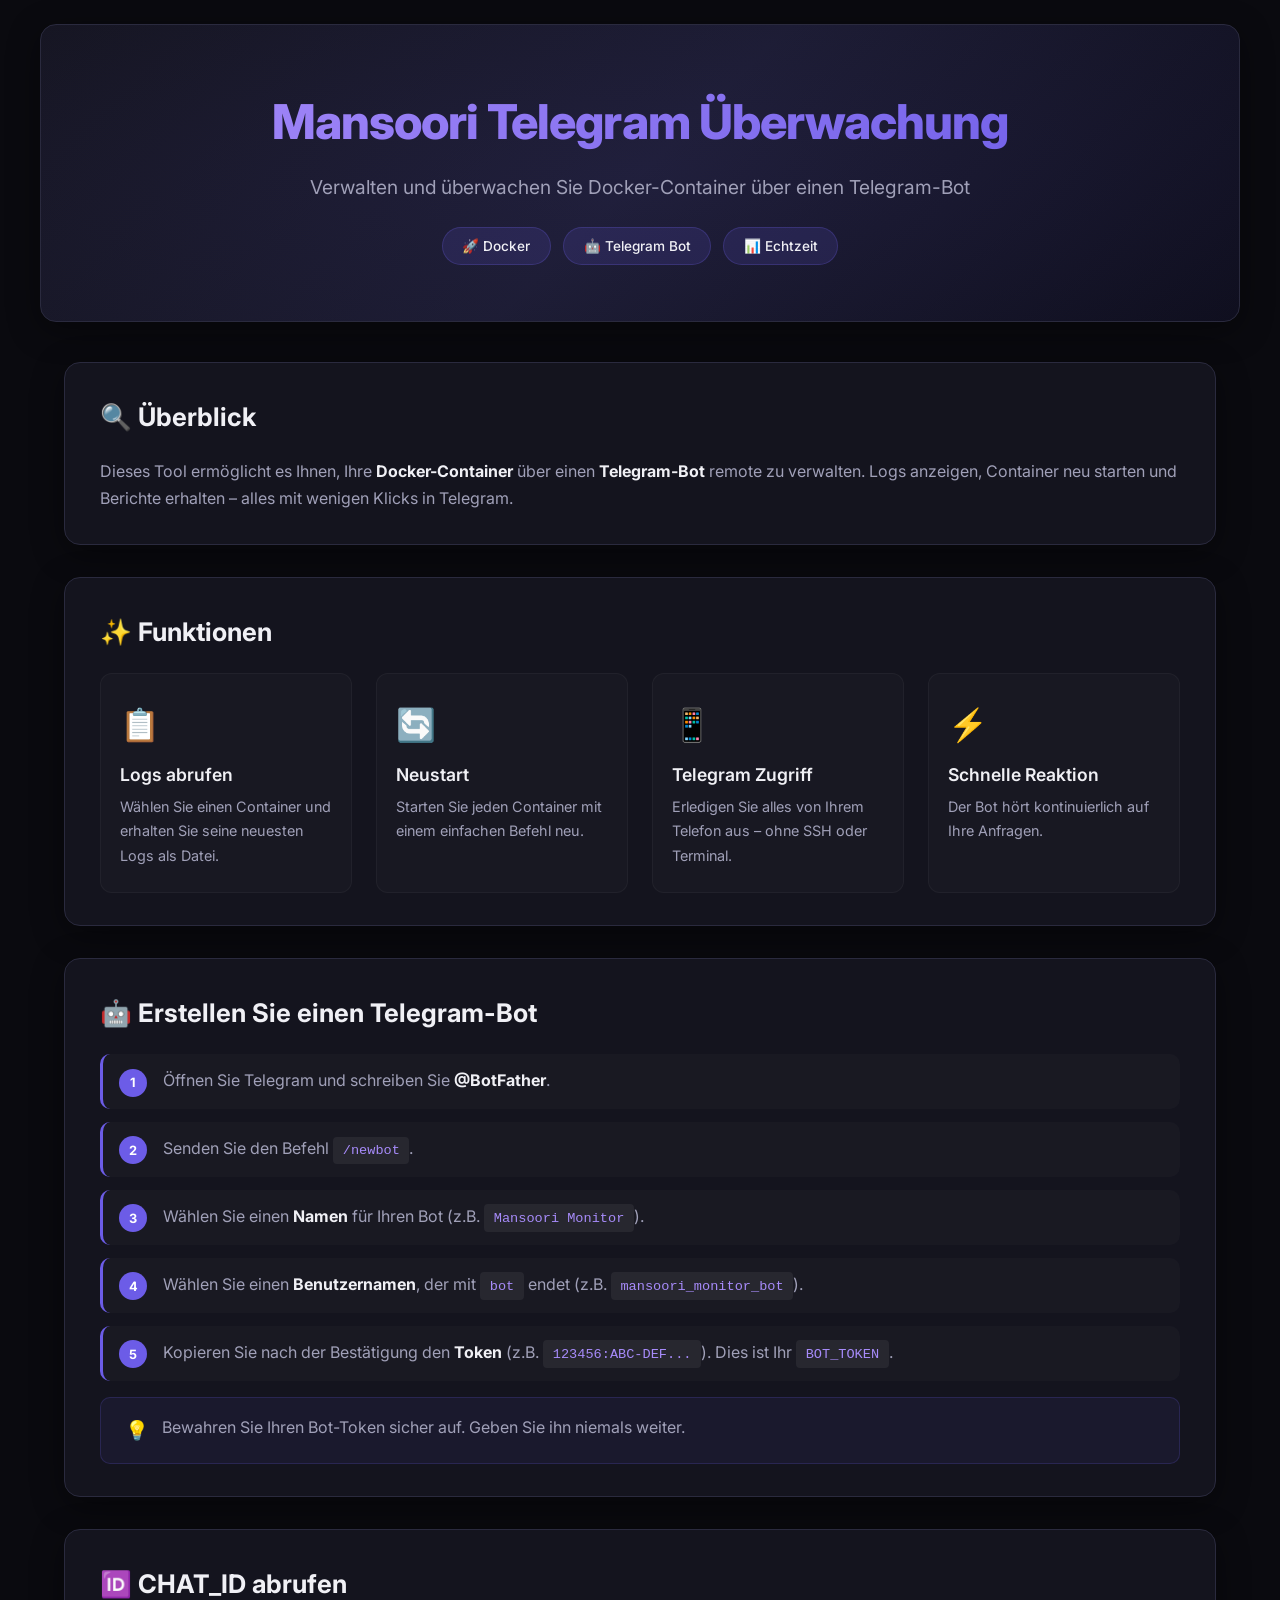
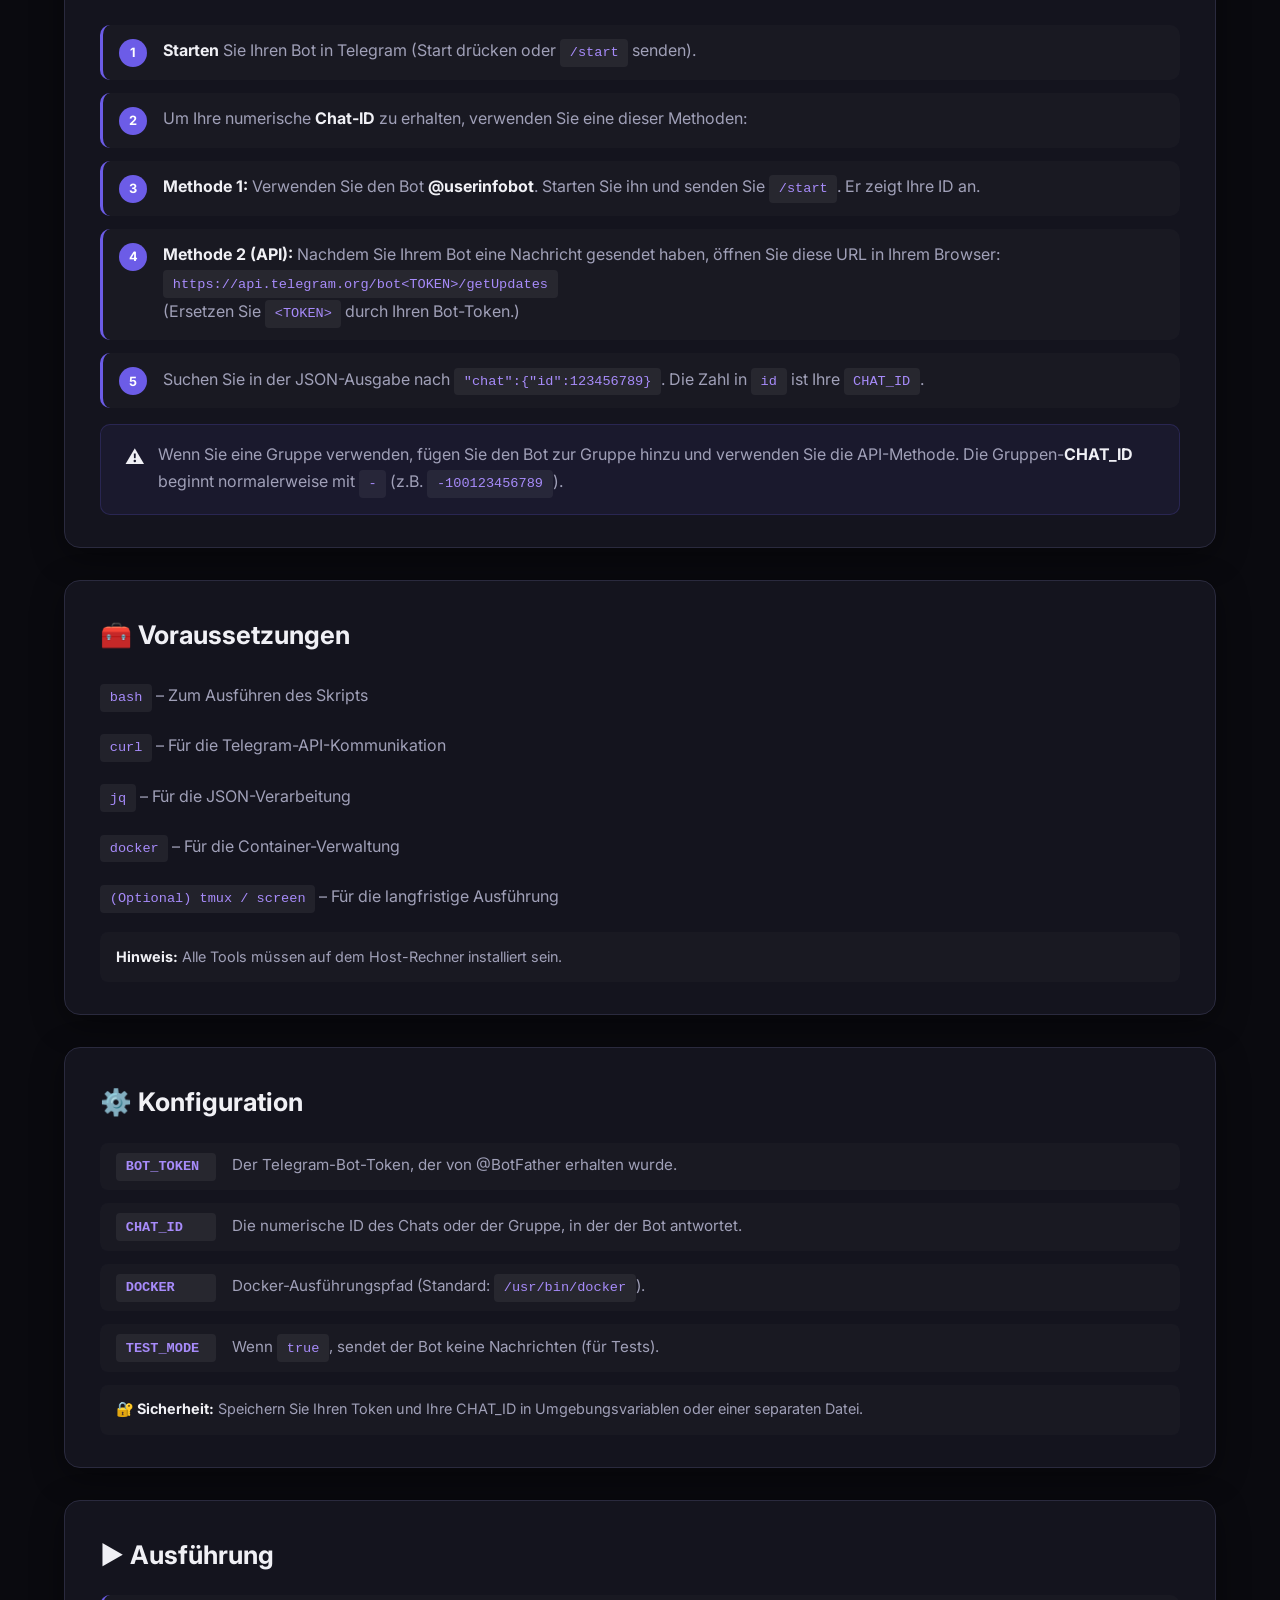
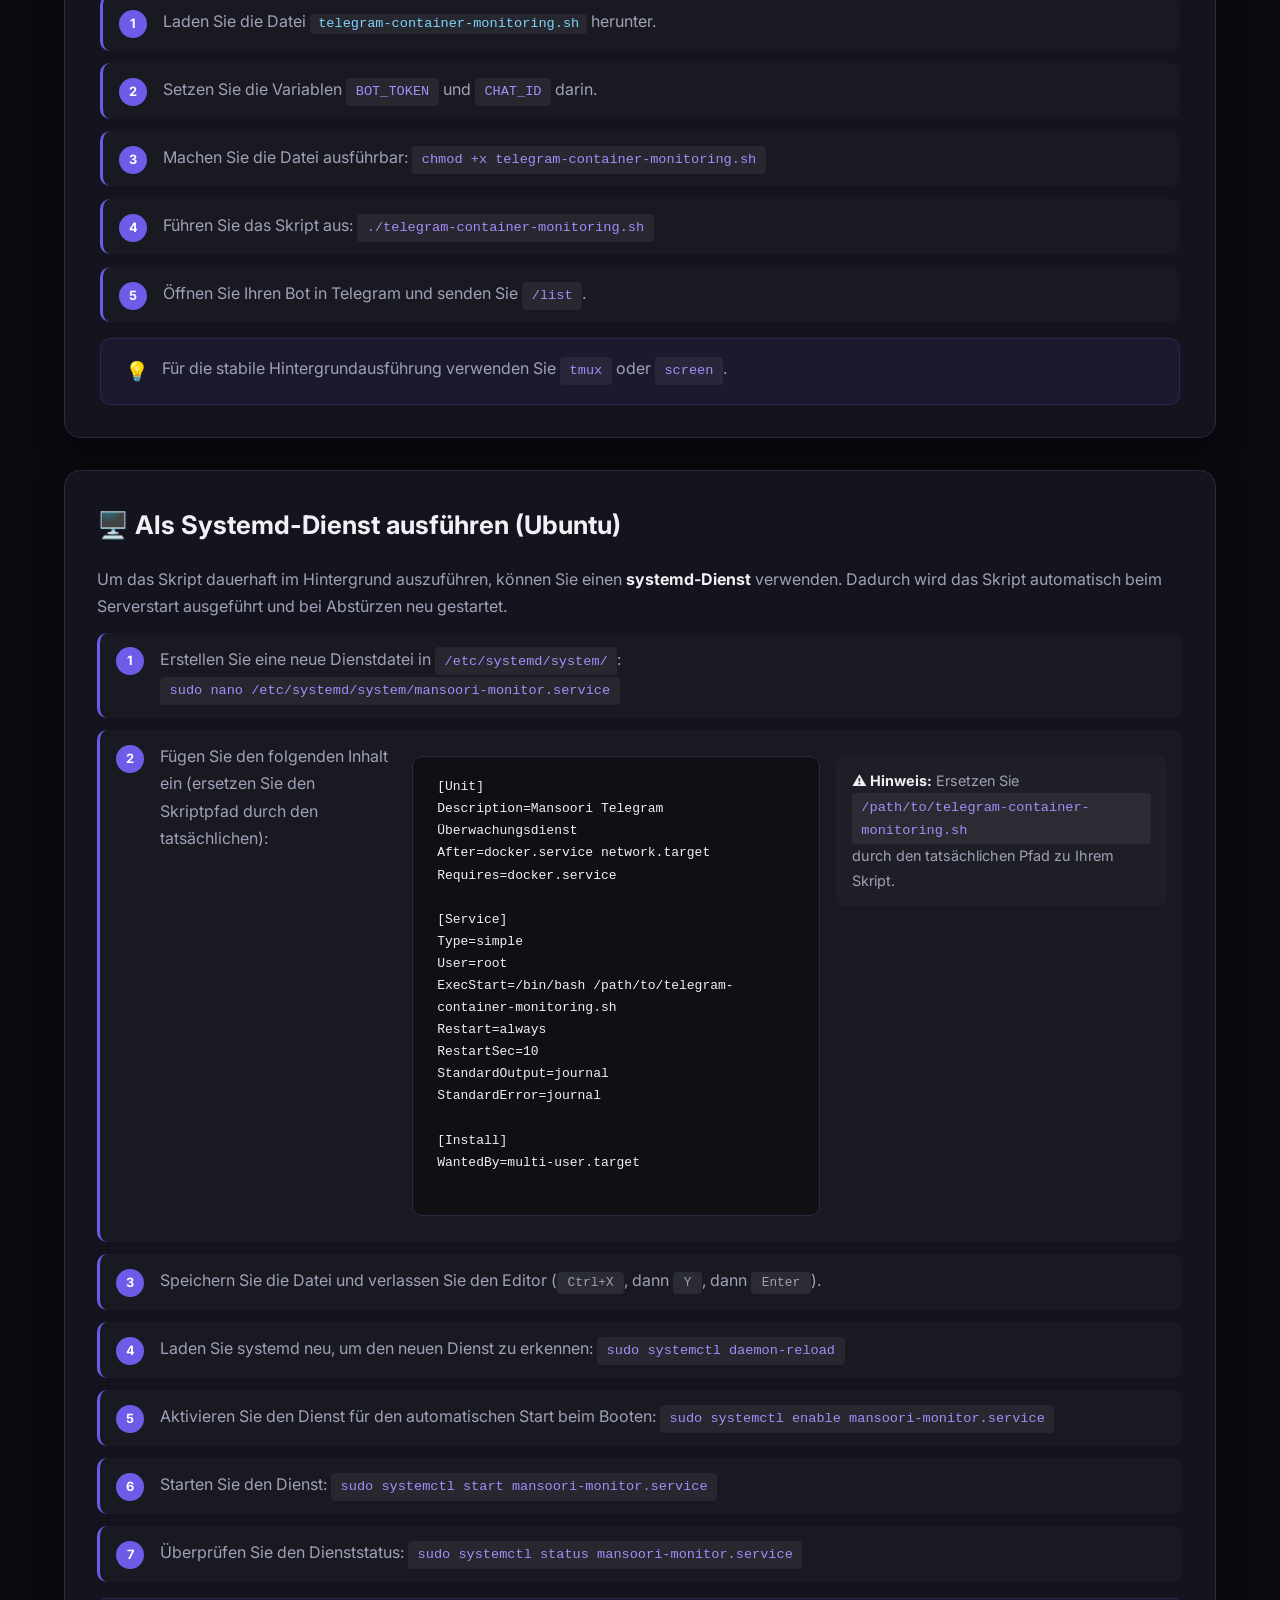
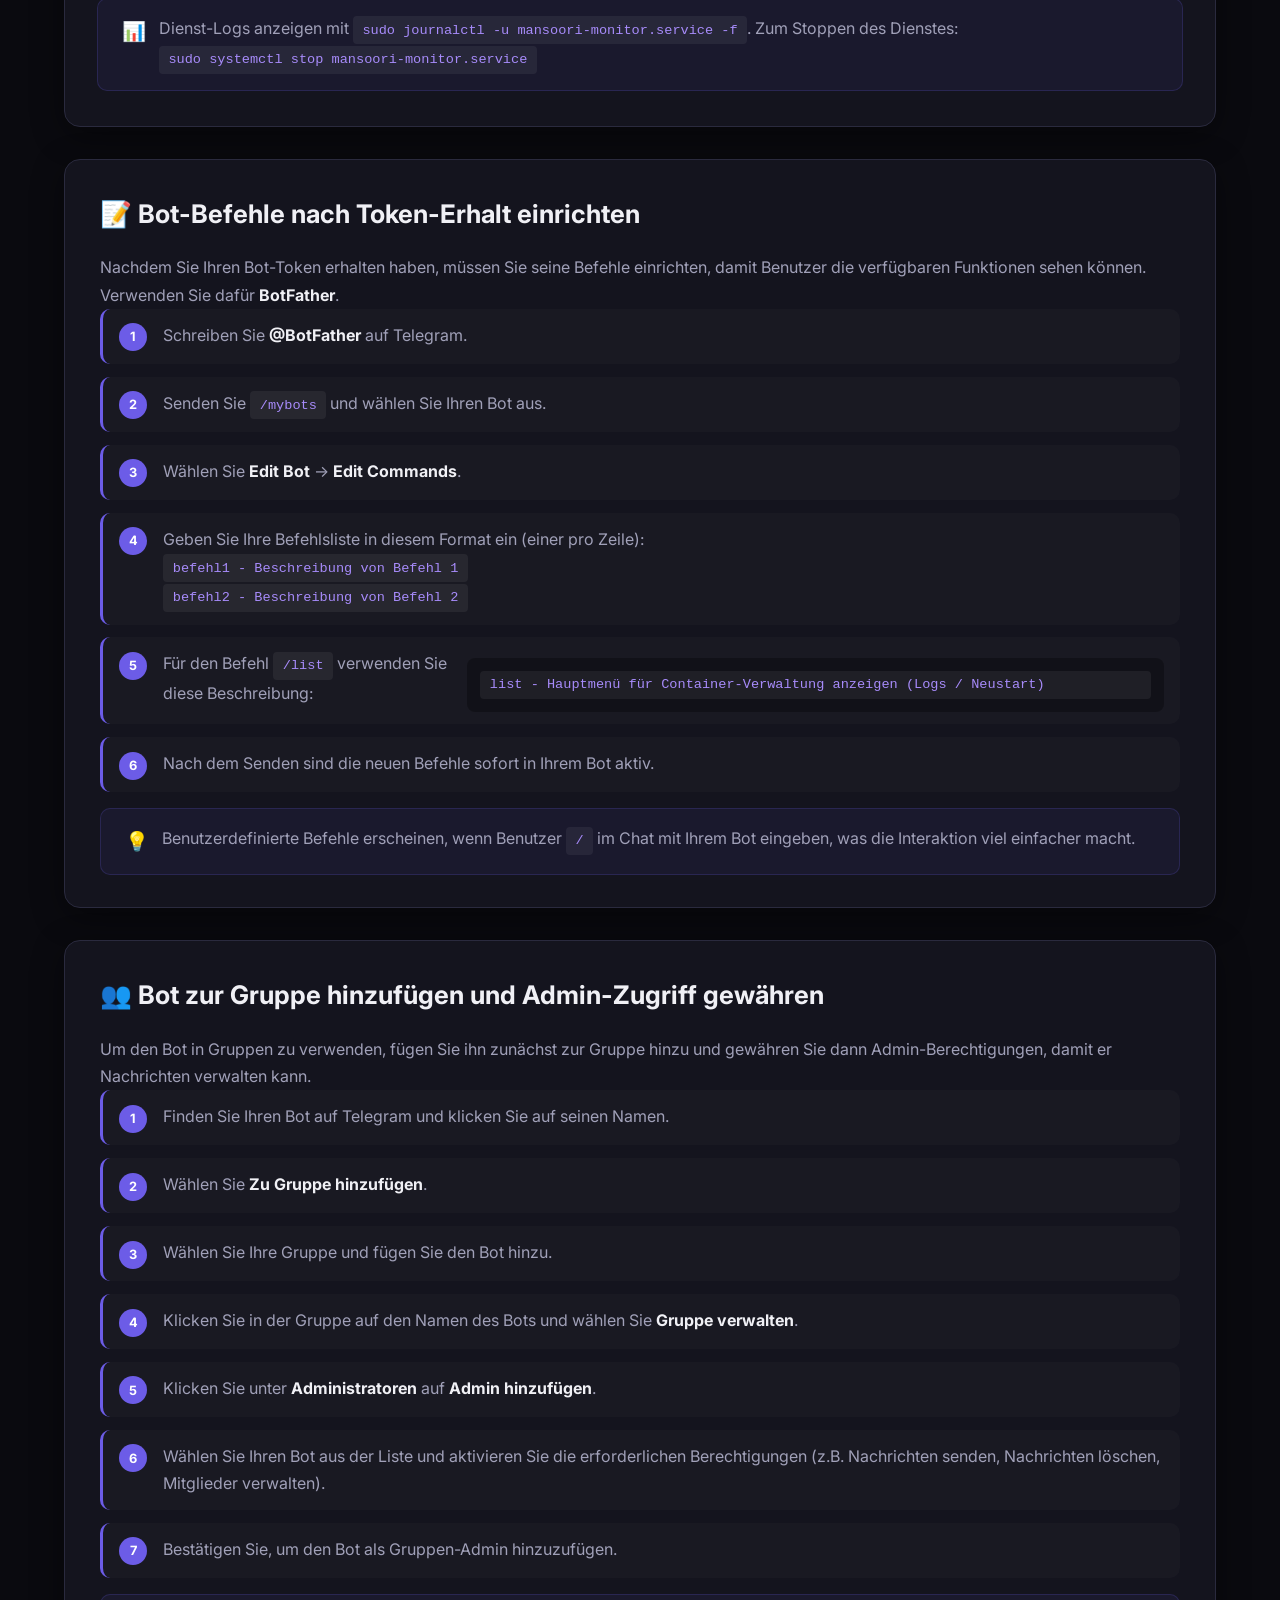
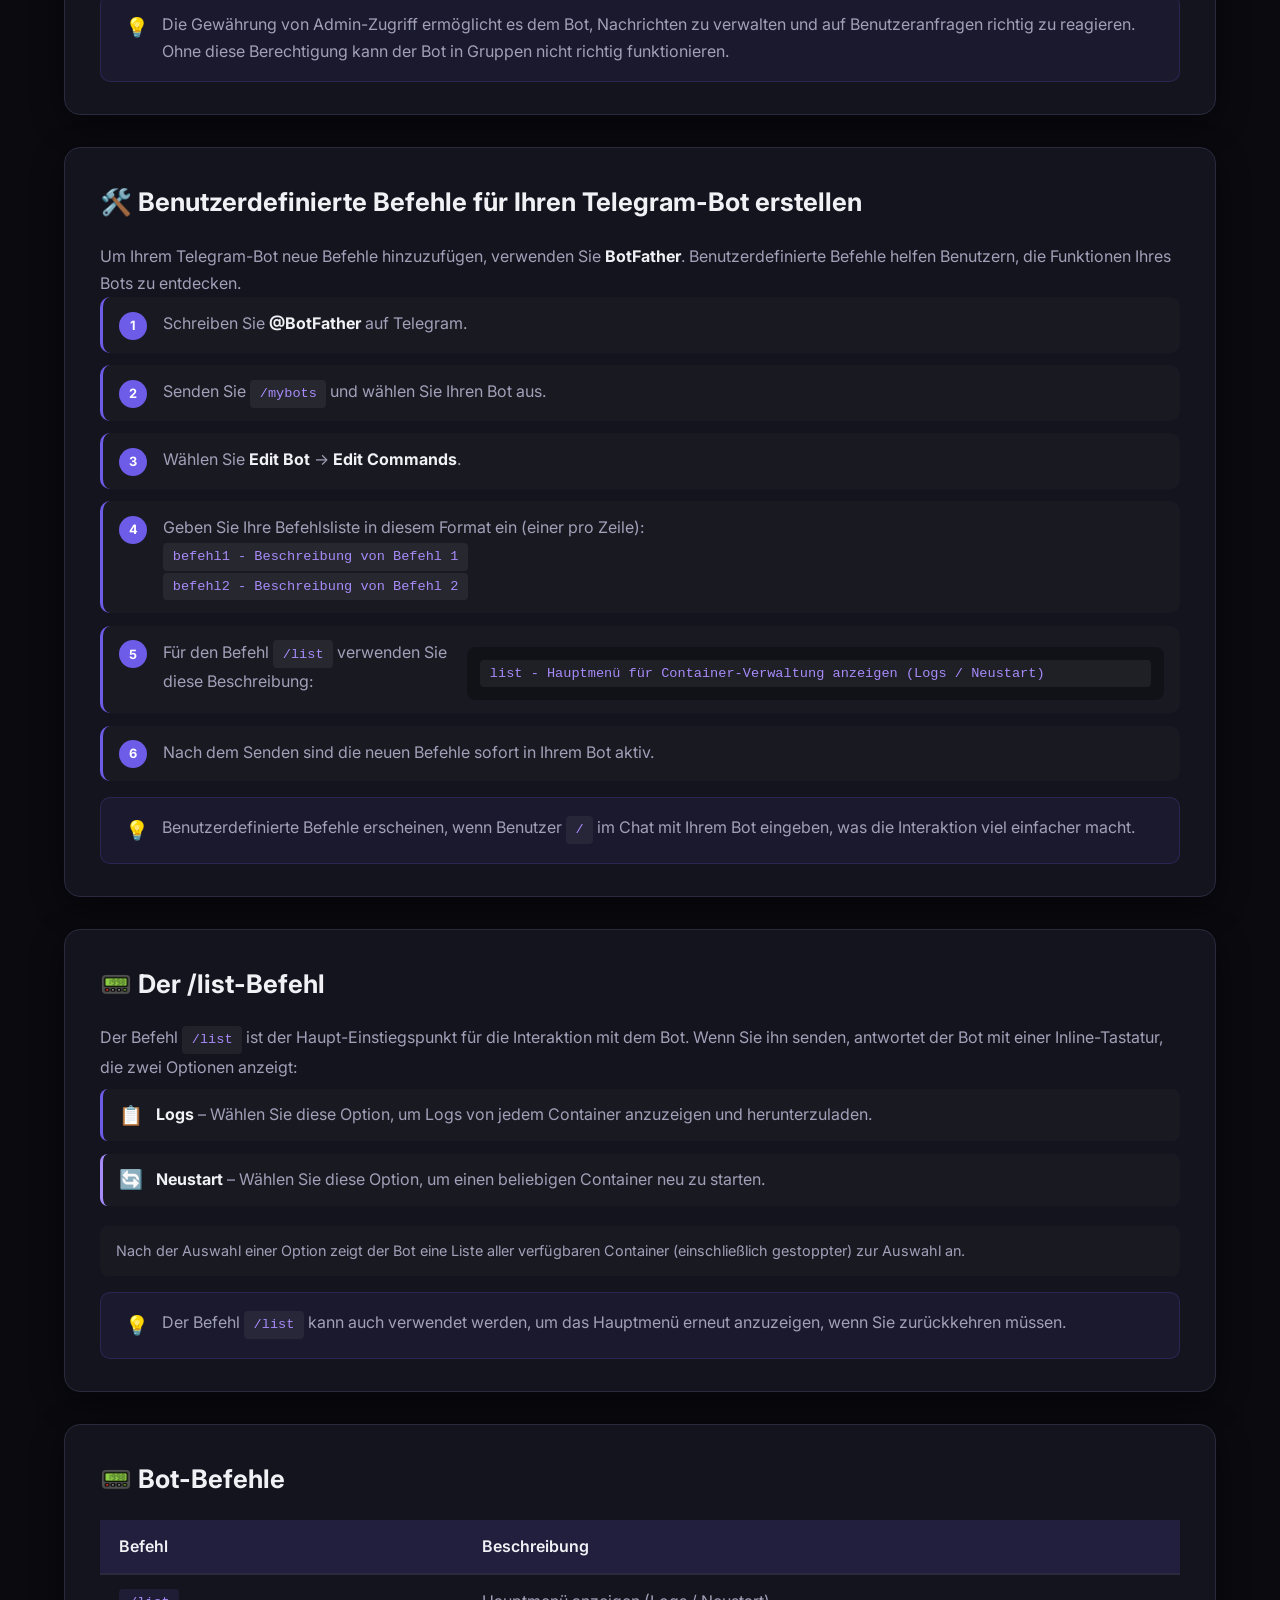
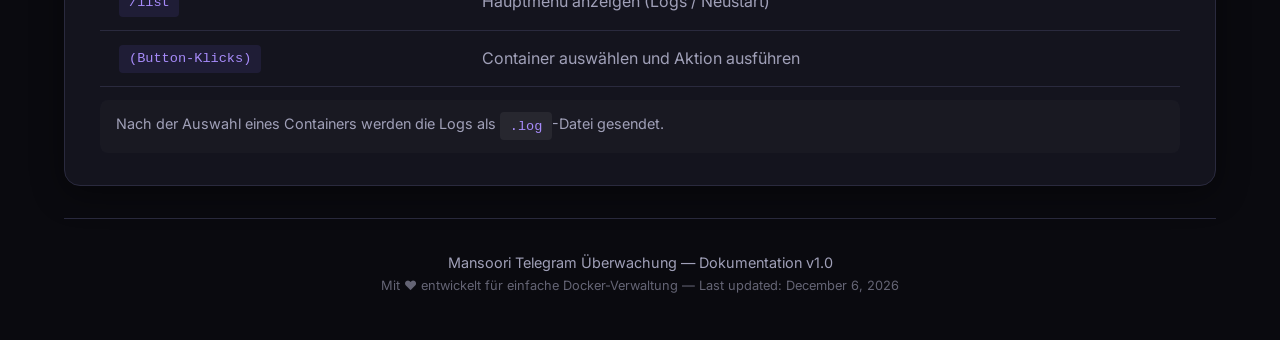
==== commit 9ead9ba1: "fix:remove style.css from en and de guides" ====
--- a/de.html
+++ b/de.html
@@ -4,7 +4,6 @@
     <meta charset="UTF-8" />
     <meta name="viewport" content="width=device-width, initial-scale=1.0" />
     <title>Mansoori Telegram Überwachung</title>
-    <link rel="stylesheet" href="css/styles.css" />
     <link href="https://fonts.googleapis.com/css2?family=Inter:wght@300;400;500;600;700;800&display=swap" rel="stylesheet" />
     <style>
         * {
